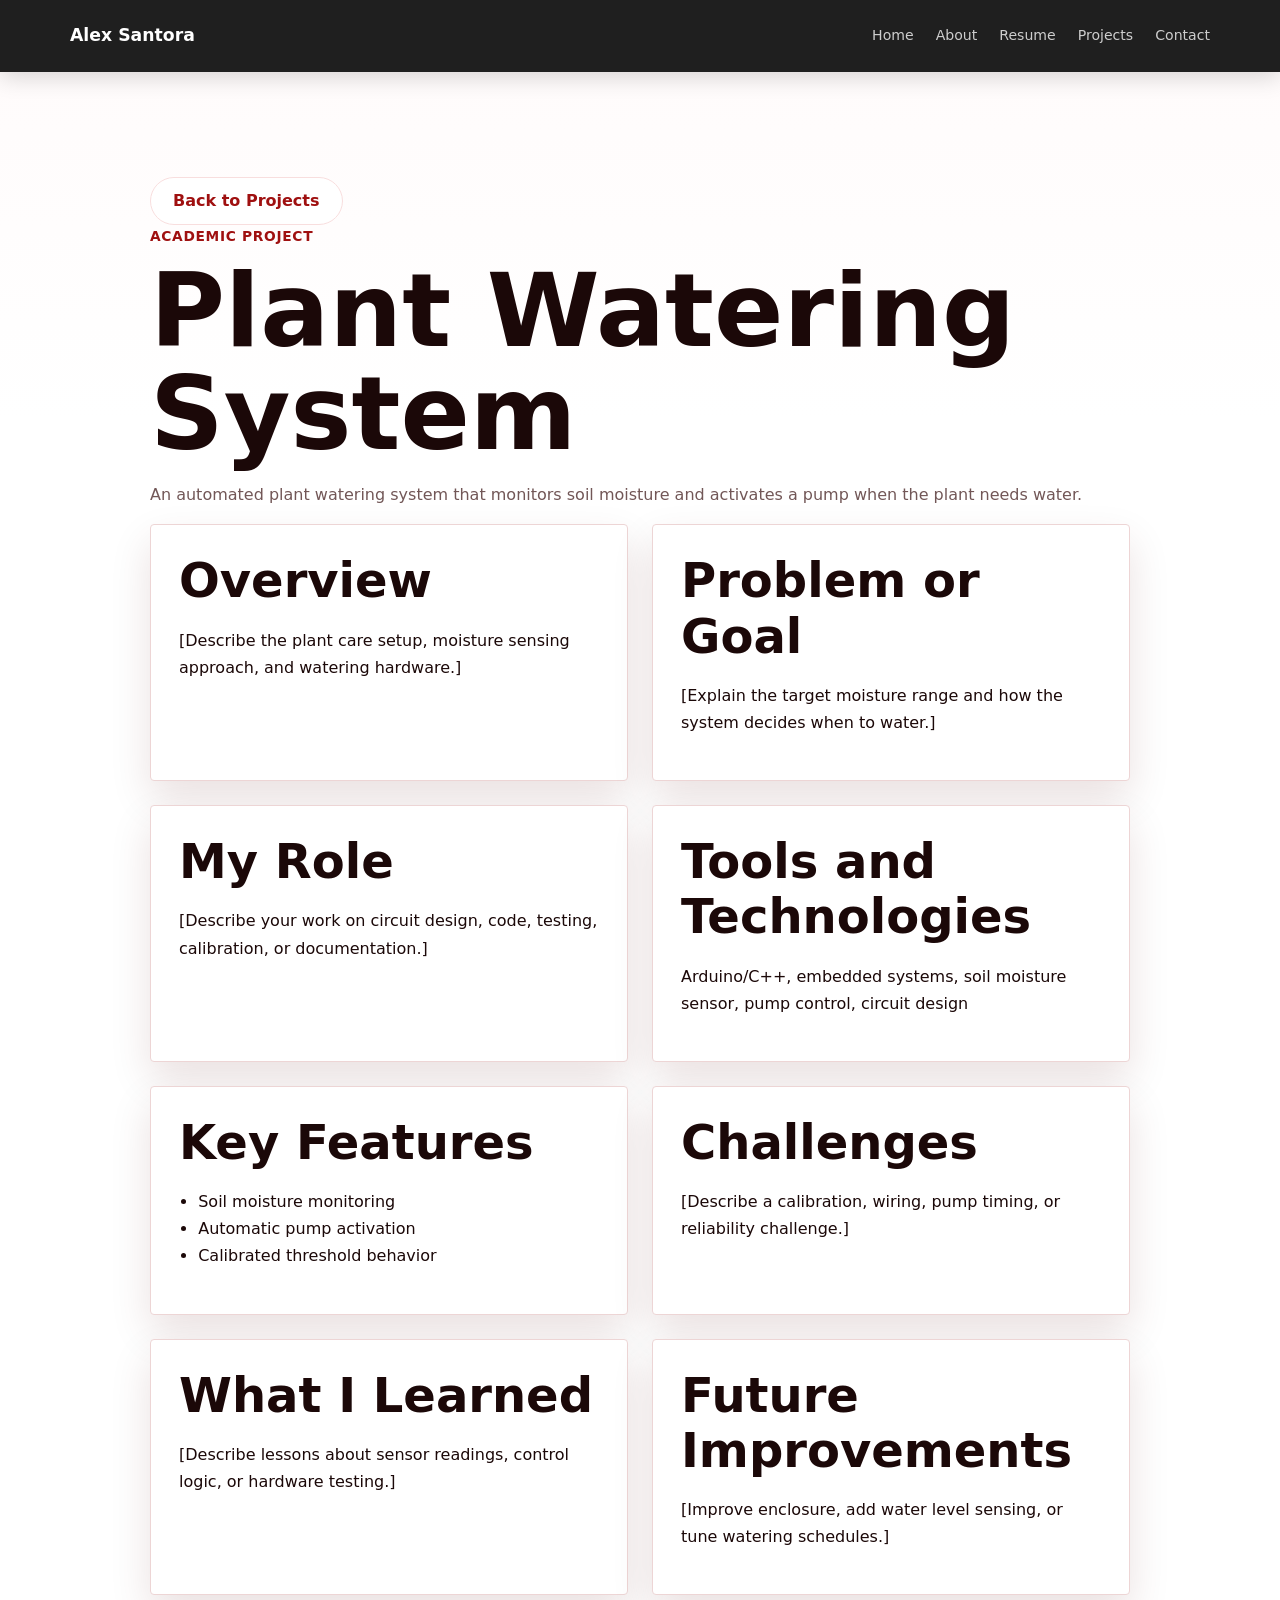
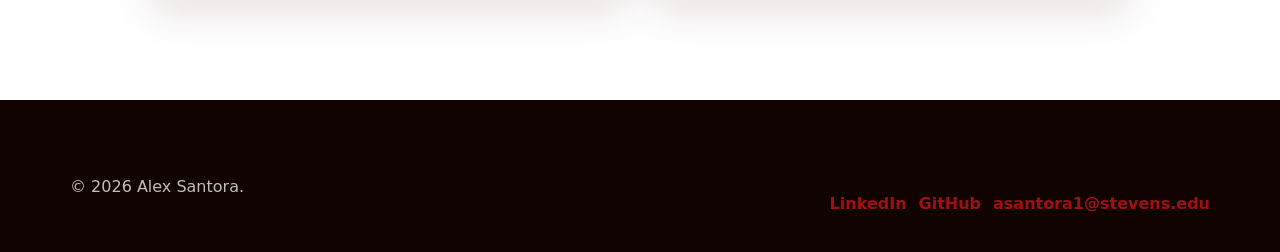
==== project-four.html @ 63210c74 "Add files via upload" ====
<!DOCTYPE html>
<html lang="en">
<head><meta charset="UTF-8"><meta name="viewport" content="width=device-width, initial-scale=1.0"><title>Plant Watering System | Alex Santora</title><link rel="stylesheet" href="style.css"></head>
<body>
  <header class="site-header">
  <nav class="navbar container" aria-label="Primary navigation">
    <a class="brand" href="index.html#home-section">Alex Santora</a>
    <button class="nav-toggle" type="button" aria-label="Open navigation menu" aria-expanded="false"><span></span><span></span><span></span></button>
    <ul class="nav-links">
      <li><a href="index.html#home-section">Home</a></li>
      <li><a href="index.html#about-section">About</a></li>
      <li><a href="index.html#resume-section">Resume</a></li>
      <li><a href="index.html#project-section">Projects</a></li>
      <li><a href="index.html#contact-section">Contact</a></li>
    </ul>
  </nav>
</header>
  <main class="page-main"><section class="project-detail section"><div class="container detail-layout reveal"><a class="back-link" href="index.html#project-section">Back to Projects</a><p class="eyebrow">Academic Project</p><h1>Plant Watering System</h1><p class="lead">An automated plant watering system that monitors soil moisture and activates a pump when the plant needs water.</p><div class="detail-grid"><article><h2>Overview</h2><p>[Describe the plant care setup, moisture sensing approach, and watering hardware.]</p></article><article><h2>Problem or Goal</h2><p>[Explain the target moisture range and how the system decides when to water.]</p></article><article><h2>My Role</h2><p>[Describe your work on circuit design, code, testing, calibration, or documentation.]</p></article><article><h2>Tools and Technologies</h2><p>Arduino/C++, embedded systems, soil moisture sensor, pump control, circuit design</p></article><article><h2>Key Features</h2><ul><li>Soil moisture monitoring</li><li>Automatic pump activation</li><li>Calibrated threshold behavior</li></ul></article><article><h2>Challenges</h2><p>[Describe a calibration, wiring, pump timing, or reliability challenge.]</p></article><article><h2>What I Learned</h2><p>[Describe lessons about sensor readings, control logic, or hardware testing.]</p></article><article><h2>Future Improvements</h2><p>[Improve enclosure, add water level sensing, or tune watering schedules.]</p></article></div></div></section></main>
  <footer class="site-footer"><div class="container footer-content"><p>&copy; 2026 Alex Santora.</p><div class="footer-links"><a href="https://www.linkedin.com/in/alex-santora" target="_blank" rel="noopener">LinkedIn</a><a href="https://github.com/Alex-Santora" target="_blank" rel="noopener">GitHub</a><a href="mailto:asantora1@stevens.edu">asantora1@stevens.edu</a></div></div></footer><script src="script.js"></script>
</body>
</html>
---- style.css ----
:root {
  --bg: #ffffff;
  --surface: #ffffff;
  --surface-soft: #fff5f5;
  --ink: #1b0808;
  --muted: #725757;
  --accent: #9f1010;
  --accent-dark: #5d0707;
  --accent-soft: #f8dede;
  --footer: #120303;
  --line: #edd5d5;
  --shadow: 0 18px 42px rgba(83, 7, 7, 0.12);
  --radius: 4px;
}

* {
  box-sizing: border-box;
}

html {
  scroll-behavior: smooth;
}

body {
  margin: 0;
  color: var(--ink);
  background:
    linear-gradient(180deg, rgba(255, 245, 245, 0.44), transparent 420px),
    var(--bg);
  font-family: "Poppins", system-ui, -apple-system, BlinkMacSystemFont, "Segoe UI", Arial, sans-serif;
  line-height: 1.7;
  text-rendering: optimizeLegibility;
  -webkit-font-smoothing: antialiased;
}

a {
  color: inherit;
  text-decoration: none;
}

::selection {
  color: #fff;
  background: var(--accent);
}

img,
video,
iframe {
  max-width: 100%;
}

ul {
  padding-left: 1.2rem;
}

.container {
  width: min(1140px, calc(100% - 40px));
  margin: 0 auto;
}

.narrow {
  max-width: 820px;
}

.section {
  padding: 105px 0;
}

.compact-section {
  padding: 54px 0;
}

.site-header {
  position: sticky;
  top: 0;
  z-index: 20;
  background: rgba(17, 17, 17, 0.94);
  box-shadow: 0 5px 22px rgba(0, 0, 0, 0.16);
  backdrop-filter: blur(14px);
  transition: background 220ms ease, box-shadow 220ms ease;
}

.site-header.scrolled {
  background: rgba(17, 17, 17, 0.84);
  box-shadow: 0 12px 34px rgba(0, 0, 0, 0.22);
}

.navbar {
  display: flex;
  align-items: center;
  justify-content: space-between;
  min-height: 72px;
  transition: min-height 220ms ease;
}

.site-header.scrolled .navbar {
  min-height: 64px;
}

.brand {
  color: #fff;
  font-size: 1.08rem;
  font-weight: 800;
  transition: transform 180ms ease;
}

.brand:hover {
  transform: translateY(-1px);
}

.nav-links {
  display: flex;
  align-items: center;
  gap: 22px;
  margin: 0;
  padding: 0;
  list-style: none;
}

.nav-links a {
  position: relative;
  display: inline-flex;
  align-items: center;
  min-height: 44px;
  color: rgba(255, 255, 255, 0.78);
  font-size: 0.88rem;
  font-weight: 500;
  transition: color 180ms ease, transform 180ms ease;
}

.nav-links a::after {
  position: absolute;
  left: 0;
  right: 0;
  bottom: 4px;
  height: 2px;
  background: var(--accent);
  content: "";
  transform: scaleX(0);
  transform-origin: center;
  transition: transform 180ms ease;
}

.nav-links a:hover,
.nav-links a.active {
  color: #fff;
}

.nav-links a:hover {
  transform: translateY(-1px);
}

.nav-links a:hover::after,
.nav-links a.active::after {
  transform: scaleX(1);
}

.nav-toggle {
  display: none;
  width: 44px;
  height: 44px;
  border: 1px solid rgba(255, 255, 255, 0.24);
  border-radius: var(--radius);
  color: #fff;
  background: transparent;
  cursor: pointer;
}

.nav-toggle span {
  display: block;
  width: 19px;
  height: 2px;
  margin: 4px auto;
  background: #fff;
  transition: opacity 180ms ease, transform 180ms ease;
}

.hero {
  position: relative;
  display: flex;
  align-items: center;
  min-height: calc(100vh - 72px);
  overflow: hidden;
  padding: 86px 0;
}

.student-hero {
  color: #fff;
  background: #100606;
}

.hero-particles {
  position: absolute;
  inset: 0;
  opacity: 1;
  overflow: hidden;
  background: transparent;
  transform: translate3d(0, var(--hero-drift, 0px), 0);
  will-change: transform;
}

.hero-particles span {
  position: absolute;
  left: var(--particle-left);
  bottom: -18px;
  width: var(--particle-size);
  height: var(--particle-size);
  border-radius: 50%;
  background: rgba(255, 235, 235, var(--particle-opacity));
  box-shadow: 0 0 18px rgba(255, 220, 220, 0.22);
  animation: particleFloat var(--particle-duration) linear infinite;
  animation-delay: var(--particle-delay);
  will-change: transform, opacity;
}

.hero::before,
.hero::after {
  position: absolute;
  display: none;
  width: 0;
  height: 0;
  border: 0;
  border-radius: 0;
  content: none;
}

.hero::before {
  top: auto;
  left: auto;
  box-shadow: none;
  animation: none;
}

.hero::after {
  right: auto;
  bottom: auto;
  background: none;
  animation: none;
}

.hero-grid {
  position: relative;
  z-index: 1;
  display: grid;
  grid-template-columns: minmax(0, 780px);
  justify-content: center;
  text-align: center;
}

.hero-copy {
  transform: translate3d(0, var(--hero-copy-drift, 0px), 0);
  will-change: transform;
}

.hero-copy.reveal.visible {
  transform: translate3d(0, var(--hero-copy-drift, 0px), 0);
}

.hero-copy h1 {
  text-shadow: 0 18px 44px rgba(0, 0, 0, 0.3);
}

.eyebrow,
.category {
  margin: 0 0 12px;
  color: var(--accent);
  font-size: 0.86rem;
  font-weight: 700;
  letter-spacing: 0.05em;
  text-transform: uppercase;
}

.student-hero .eyebrow {
  color: #fff;
  font-size: 1.2rem;
  font-weight: 400;
  text-transform: none;
}

h1,
h2,
h3,
p {
  margin-top: 0;
}

h1 {
  margin-bottom: 16px;
  font-size: clamp(3.4rem, 8vw, 6.8rem);
  font-weight: 900;
  line-height: 1;
}

h2 {
  margin-bottom: 18px;
  font-size: clamp(2rem, 4vw, 3rem);
  font-weight: 800;
  line-height: 1.15;
}

h3 {
  margin-bottom: 10px;
  font-size: 1.22rem;
  line-height: 1.25;
}

h4 {
  margin: 22px 0 8px;
  color: var(--ink);
  font-size: 1rem;
}

.subtitle {
  margin-bottom: 18px;
  color: #fff;
  font-size: clamp(1.25rem, 2.4vw, 2rem);
  font-weight: 300;
}

.subtitle span {
  color: #ffdddd;
  font-weight: 700;
}

.hero-text,
.page-hero p,
.lead,
.about-copy p,
.resume-wrap p,
.project-card p,
.contact-card p {
  color: var(--muted);
  font-size: 1rem;
}

.student-hero .hero-text {
  max-width: 760px;
  margin-right: auto;
  margin-left: auto;
  color: rgba(255, 255, 255, 0.76);
}

.hero-actions,
.tag-row,
.detail-actions,
.footer-links,
.mini-list,
.skill-badges {
  display: flex;
  flex-wrap: wrap;
  gap: 12px;
}

.hero-actions {
  justify-content: center;
  margin-top: 28px;
}

.btn,
.back-link {
  position: relative;
  display: inline-flex;
  align-items: center;
  justify-content: center;
  min-height: 48px;
  padding: 0 22px;
  border: 1px solid transparent;
  border-radius: 999px;
  font-weight: 700;
  overflow: hidden;
  transition: transform 180ms ease, box-shadow 180ms ease, background 180ms ease, color 180ms ease, border-color 180ms ease;
  will-change: transform;
}

.btn:hover,
.back-link:hover,
.project-card:hover,
.experience-card:hover,
.info-card:hover,
.contact-card:hover {
  transform: translateY(-4px);
}

.btn::before,
.back-link::before {
  position: absolute;
  inset: 0;
  background: linear-gradient(120deg, transparent, rgba(255, 255, 255, 0.26), transparent);
  content: "";
  transform: translateX(-120%);
  transition: transform 520ms ease;
}

.btn:hover::before,
.back-link:hover::before {
  transform: translateX(120%);
}

.btn.primary {
  color: #fff;
  background: var(--accent);
  box-shadow: 0 14px 30px rgba(159, 16, 16, 0.28);
}

.btn.primary:hover {
  background: var(--accent-dark);
}

.btn.secondary,
.btn.ghost,
.btn.small,
.back-link {
  color: var(--accent);
  background: #fff;
  border-color: var(--accent-soft);
}

.btn.ghost {
  color: #fff;
  background: transparent;
  border-color: rgba(255, 255, 255, 0.42);
}

.btn.small {
  width: fit-content;
  min-height: 40px;
  margin-top: auto;
}

.scroll-cue {
  position: absolute;
  bottom: 28px;
  left: 50%;
  z-index: 1;
  display: grid;
  gap: 3px;
  transform: translateX(-50%);
}

.scroll-cue span {
  display: block;
  width: 14px;
  height: 14px;
  border-right: 2px solid #fff;
  border-bottom: 2px solid #fff;
  transform: rotate(45deg);
  animation: scrollCue 1.5s infinite;
}

.scroll-cue span:nth-child(2) {
  animation-delay: 120ms;
}

.scroll-cue span:nth-child(3) {
  animation-delay: 240ms;
}

@keyframes scrollCue {
  0% { opacity: 0; transform: translateY(-8px) rotate(45deg); }
  50% { opacity: 1; }
  100% { opacity: 0; transform: translateY(8px) rotate(45deg); }
}

.about-section {
  background: #fff;
}

.about-layout {
  display: grid;
  grid-template-columns: 0.95fr 1.05fr;
  gap: 54px;
  align-items: stretch;
}

.profile-photo {
  position: relative;
  min-height: 560px;
  overflow: hidden;
  border-radius: var(--radius);
  background: var(--surface-soft);
  background-position: center;
  background-size: cover;
  box-shadow: var(--shadow);
  transform: translateZ(0);
}

.profile-photo::after,
.project-hero-media::after {
  position: absolute;
  inset: 0;
  background: linear-gradient(135deg, rgba(255, 255, 255, 0.18), transparent 40%, rgba(159, 16, 16, 0.14));
  content: "";
  opacity: 0;
  transition: opacity 260ms ease;
}

.profile-photo:hover::after,
.project-hero-media:hover::after {
  opacity: 1;
}

.profile-photo.has-photo span {
  display: none;
}

.profile-photo span {
  display: grid;
  min-height: 100%;
  place-items: center;
  color: var(--accent);
  font-weight: 700;
}

.about-copy {
  align-self: center;
}

.about-info {
  display: grid;
  gap: 13px;
  margin: 28px 0;
  padding: 0;
  list-style: none;
}

.about-info li {
  display: grid;
  grid-template-columns: 170px 1fr;
  gap: 14px;
}

.about-info span,
.detail-list dt {
  color: var(--ink);
  font-weight: 700;
}

.about-info strong {
  color: var(--muted);
  font-weight: 500;
}

.resume-section,
.page-hero,
.section-band {
  background: var(--surface-soft);
}

.resume-shell {
  display: grid;
  grid-template-columns: 220px minmax(0, 1fr);
  gap: 58px;
  align-items: start;
}

.resume-nav {
  position: sticky;
  top: 104px;
  display: grid;
  gap: 12px;
}

.resume-nav a {
  color: var(--accent);
  font-weight: 700;
}

.resume-nav a:hover {
  color: var(--accent-dark);
}

.resume-content,
.experience-stack,
.about-grid,
.skills-layout,
.resume-layout,
.detail-grid {
  display: grid;
  gap: 24px;
}

.resume-page {
  padding-bottom: 34px;
}

.heading {
  margin-bottom: 26px;
  color: var(--accent);
  font-size: 1.9rem;
}

.resume-wrap {
  position: relative;
  display: grid;
  grid-template-columns: 54px 1fr;
  gap: 22px;
  padding: 0 0 34px;
}

.resume-wrap::before {
  position: absolute;
  top: 56px;
  bottom: 8px;
  left: 26px;
  width: 1px;
  background: var(--line);
  content: "";
}

.resume-icon,
.project-icon,
.contact-icon {
  display: grid;
  width: 54px;
  height: 54px;
  place-items: center;
  border-radius: 50%;
  color: #fff;
  background: var(--accent);
  font-size: 0.78rem;
  font-weight: 800;
  transition: transform 220ms ease, box-shadow 220ms ease;
}

.project-card:hover .project-icon,
.contact-card:hover .contact-icon,
.resume-wrap:hover .resume-icon {
  transform: scale(1.06);
  box-shadow: 0 10px 22px rgba(159, 16, 16, 0.26);
}

.resume-wrap h3 {
  margin-bottom: 4px;
}

.resume-subsection {
  margin-top: 18px;
  padding-top: 18px;
  border-top: 1px solid var(--line);
}

.position,
.organization,
.date,
.muted {
  color: var(--muted);
}

.date {
  color: var(--accent);
  font-weight: 700;
}

.skill-badges span,
.tag-row span,
.mini-list span {
  display: inline-flex;
  align-items: center;
  min-height: 36px;
  padding: 0 13px;
  border-radius: 999px;
  color: var(--accent-dark);
  background: #fff;
  border: 1px solid var(--accent-soft);
  font-size: 0.85rem;
  font-weight: 700;
}

.section-heading {
  max-width: 760px;
  margin: 0 auto 48px;
  text-align: center;
}

.projects-section {
  background: #fff;
}

.project-grid {
  display: grid;
  grid-template-columns: repeat(3, 1fr);
  gap: 26px;
}

.project-card,
.experience-card,
.info-card,
.content-card,
.education-card,
.skill-category,
.contact-card,
.contact-form,
.resume-section .resume-card,
.detail-grid article {
  position: relative;
  border: 1px solid var(--line);
  border-radius: var(--radius);
  background: #fff;
  box-shadow: var(--shadow);
}

.project-card {
  display: flex;
  flex-direction: column;
  min-height: 330px;
  padding: 28px;
  overflow: hidden;
  transform: perspective(900px) rotateX(var(--tilt-x, 0deg)) rotateY(var(--tilt-y, 0deg)) translateY(0);
  transition: transform 180ms ease, box-shadow 180ms ease, border-color 180ms ease;
  will-change: transform;
}

.project-card::before,
.contact-card::before,
.detail-grid article::before,
.media-section::before {
  position: absolute;
  inset: 0;
  pointer-events: none;
  background: linear-gradient(135deg, rgba(159, 16, 16, 0.1), transparent 34%, rgba(255, 255, 255, 0.45));
  content: "";
  opacity: 0;
  transition: opacity 220ms ease;
}

.project-card:hover,
.contact-card:hover,
.detail-grid article:hover,
.media-section:hover {
  border-color: rgba(159, 16, 16, 0.32);
  box-shadow: 0 24px 58px rgba(83, 7, 7, 0.16);
}

.project-card:hover {
  transform: perspective(900px) rotateX(var(--tilt-x, 0deg)) rotateY(var(--tilt-y, 0deg)) translateY(-4px);
}

.project-card:hover::before,
.contact-card:hover::before,
.detail-grid article:hover::before,
.media-section:hover::before {
  opacity: 1;
}

.project-card a {
  display: flex;
  flex-direction: column;
  flex: 1;
  min-height: 100%;
}

.project-card .project-visual {
  min-height: 128px;
  margin: -12px -6px 22px;
  border-radius: var(--radius);
  background-size: cover;
  background-position: center;
}

.project-card .category {
  color: var(--accent);
}

.project-takeaways {
  margin-top: 36px;
}

.project-card h2,
.project-card h3 {
  margin-top: 20px;
}

.project-card p strong {
  color: var(--accent-dark);
}

.more-link {
  margin-top: auto;
  color: var(--accent);
  font-weight: 800;
}

.contact-section {
  background: var(--surface-soft);
}

.contact-info,
.info-grid {
  display: grid;
  grid-template-columns: repeat(3, 1fr);
  gap: 22px;
}

.info-grid {
  grid-template-columns: repeat(4, 1fr);
}

.contact-card,
.info-card,
.content-card,
.education-card,
.experience-card,
.skill-category,
.contact-form,
.resume-section .resume-card,
.detail-grid article {
  padding: 28px;
  transition: transform 180ms ease, box-shadow 180ms ease;
}

.contact-card {
  padding: 0;
  min-height: 210px;
  text-align: center;
}

.contact-card-link {
  display: grid;
  min-height: 210px;
  padding: 28px;
  justify-items: center;
  align-content: center;
  gap: 12px;
}

.contact-card-link h3 {
  color: var(--text);
}

.contact-card-link p {
  font-weight: 700;
}

.contact-card a,
.footer-columns a,
.footer-links a {
  color: var(--accent);
  font-weight: 700;
}

.page-main {
  min-height: 70vh;
}

.contact-actions {
  display: flex;
  justify-content: center;
  margin-top: 32px;
}

.coming-soon-page {
  min-height: 100vh;
  background: #fff;
}

.coming-soon-main {
  position: relative;
  display: grid;
  min-height: 100vh;
  padding: 32px;
  place-items: center;
}

.coming-soon-main h1 {
  max-width: 940px;
  color: var(--text);
  font-size: clamp(3rem, 9vw, 8rem);
  line-height: 0.95;
  text-align: center;
}

.coming-soon-back {
  position: fixed;
  right: 28px;
  bottom: 28px;
}

.page-hero {
  padding-top: 98px;
  padding-bottom: 64px;
}

.page-hero h1 {
  color: var(--ink);
  font-size: clamp(2.6rem, 5vw, 4.8rem);
}

.experience-section {
  padding-top: 70px;
  background: #fff;
}

.experience-tile {
  display: grid;
  gap: 18px;
}

.experience-heading {
  display: grid;
  grid-template-columns: minmax(0, 1fr) auto;
  gap: 22px;
  align-items: end;
  padding-bottom: 18px;
  border-bottom: 1px solid var(--line);
}

.experience-heading h2,
.experience-heading .organization,
.experience-heading .date {
  margin-bottom: 0;
}

.experience-heading .date {
  justify-self: end;
  min-width: max-content;
}

.experience-summary {
  color: var(--ink);
}

.experience-points {
  display: grid;
  grid-template-columns: repeat(3, 1fr);
  gap: 14px;
  margin: 0;
  padding: 0;
  list-style: none;
}

.experience-points li {
  padding: 16px;
  border: 1px solid var(--line);
  border-radius: var(--radius);
  color: var(--muted);
  background: var(--surface-soft);
  font-weight: 500;
}

.split-section,
.contact-grid {
  display: grid;
  grid-template-columns: 0.85fr 1.15fr;
  gap: 34px;
}

.about-grid {
  grid-template-columns: repeat(2, 1fr);
}

.detail-list {
  display: grid;
  gap: 12px;
  margin: 22px 0;
}

.detail-list div {
  display: grid;
  grid-template-columns: 150px 1fr;
  gap: 12px;
  padding-bottom: 12px;
  border-bottom: 1px solid var(--line);
}

.detail-list dd {
  margin: 0;
  color: var(--muted);
}

.project-hero-media {
  position: relative;
  min-height: 380px;
  margin: 30px 0;
  border-radius: var(--radius);
  background-color: var(--surface-soft);
  background-position: center;
  background-size: cover;
  box-shadow: var(--shadow);
  overflow: hidden;
}

.media-section {
  position: relative;
  display: grid;
  grid-template-columns: 0.78fr 1.22fr;
  gap: 24px;
  align-items: start;
  margin-top: 28px;
  padding: 28px;
  border: 1px solid var(--line);
  border-radius: var(--radius);
  background: #fff;
  box-shadow: var(--shadow);
  overflow: hidden;
}

.video-shell {
  display: grid;
  gap: 12px;
}

.video-shell video {
  display: block;
  width: 100%;
  aspect-ratio: 16 / 9;
  border: 1px solid var(--line);
  border-radius: var(--radius);
  background: #120303;
}

.placeholder-note {
  margin-bottom: 0;
  color: var(--muted);
  font-size: 0.92rem;
  font-weight: 700;
}

.report-shell {
  max-height: 520px;
  min-height: 520px;
  overflow-y: auto;
  overscroll-behavior: contain;
  border: 1px solid var(--line);
  border-radius: var(--radius);
  background: var(--surface-soft);
  scrollbar-color: var(--accent) var(--accent-soft);
  scrollbar-width: thin;
}

.report-shell::-webkit-scrollbar {
  width: 10px;
}

.report-shell::-webkit-scrollbar-track {
  background: var(--accent-soft);
}

.report-shell::-webkit-scrollbar-thumb {
  background: var(--accent);
  border: 2px solid var(--accent-soft);
  border-radius: 999px;
}

.report-shell:focus,
input:focus,
textarea:focus {
  outline: 3px solid var(--accent-soft);
  border-color: var(--accent);
}

.report-frame {
  display: block;
  width: 100%;
  min-height: 520px;
  border: 0;
  border-radius: var(--radius);
  background: #fff;
}

.report-page {
  min-height: 360px;
  padding: 26px;
  border: 1px solid var(--line);
  border-radius: var(--radius);
  background: #fff;
  box-shadow: var(--shadow);
}

.report-kicker {
  margin-bottom: 12px;
  color: var(--accent);
  font-size: 0.78rem;
  font-weight: 800;
  letter-spacing: 0.08em;
  text-transform: uppercase;
}

.visual-blue,
.visual-green,
.visual-rose,
.visual-gold,
.visual-indigo,
.visual-teal {
  background:
    linear-gradient(45deg, rgba(255,255,255,0.36) 25%, transparent 25% 50%, rgba(255,255,255,0.36) 50% 75%, transparent 75%),
    linear-gradient(135deg, var(--accent), var(--accent-dark));
}

.skills-layout,
.resume-layout,
.detail-grid {
  grid-template-columns: repeat(2, 1fr);
}

.contact-form {
  display: grid;
  gap: 18px;
}

.form-group {
  display: grid;
  gap: 8px;
}

label {
  font-weight: 700;
}

input,
textarea {
  width: 100%;
  border: 1px solid var(--line);
  border-radius: var(--radius);
  padding: 13px 14px;
  color: var(--ink);
  background: #fff;
  font: inherit;
}

.error-message {
  min-height: 18px;
  color: var(--accent);
  font-weight: 700;
}

.form-status {
  min-height: 24px;
  margin: 0;
  color: var(--accent-dark);
  font-weight: 700;
}

.detail-layout {
  max-width: 980px;
}

.detail-actions {
  margin-top: 26px;
}

.site-footer {
  color: rgba(255, 255, 255, 0.74);
  background: var(--footer);
}

.footer-content,
.footer-columns {
  display: grid;
  gap: 32px;
  padding: 72px 0 34px;
}

.footer-content {
  grid-template-columns: 1fr auto;
  align-items: center;
  min-height: 120px;
}

.footer-columns {
  grid-template-columns: 1.25fr 0.75fr 1fr;
}

.footer-columns h2 {
  margin-bottom: 18px;
  color: #fff;
  font-size: 1.25rem;
}

.footer-columns section:nth-child(2) {
  display: grid;
  align-content: start;
  gap: 8px;
}

.footer-links {
  margin-top: 18px;
}

.copyright {
  margin: 0;
  padding: 0 0 34px;
  color: rgba(255, 255, 255, 0.58);
  text-align: center;
}

.reveal {
  opacity: 0;
  transform: translateY(18px);
  transition: opacity 620ms ease, transform 620ms cubic-bezier(0.16, 1, 0.3, 1);
  transition-delay: var(--reveal-delay, 0ms);
}

.reveal.visible {
  opacity: 1;
  transform: translateY(0);
}

.scroll-progress {
  position: fixed;
  top: 0;
  left: 0;
  z-index: 40;
  width: 100%;
  height: 3px;
  pointer-events: none;
  background: linear-gradient(90deg, var(--accent), #ffdddd);
  transform: scaleX(var(--scroll-progress, 0));
  transform-origin: left;
}

@keyframes gridFloat {
  0% { background-position: 0 0, 0 0, center; }
  100% { background-position: 46px 46px, 46px 46px, center; }
}

@keyframes slowSpin {
  to { transform: rotate(360deg); }
}

@keyframes particleFloat {
  0% {
    opacity: 0;
    transform: translate3d(0, 0, 0) scale(0.85);
  }

  12%,
  78% {
    opacity: 1;
  }

  100% {
    opacity: 0;
    transform: translate3d(var(--particle-drift), -112vh, 0) scale(1.05);
  }
}

@media (prefers-reduced-motion: no-preference) {
  .skill-badges span,
  .tag-row span,
  .mini-list span {
    transition: transform 160ms ease, background 160ms ease, border-color 160ms ease;
  }

  .skill-badges span:hover,
  .tag-row span:hover,
  .mini-list span:hover {
    transform: translateY(-2px);
    border-color: rgba(159, 16, 16, 0.28);
    background: #fffafa;
  }
}

@media (max-width: 1020px) {
  .about-layout,
  .hero-grid,
  .split-section,
  .contact-grid,
  .media-section {
    grid-template-columns: 1fr;
  }

  .resume-shell {
    grid-template-columns: 1fr;
    gap: 30px;
  }

  .resume-nav {
    position: static;
    display: flex;
    flex-wrap: wrap;
  }

  .info-grid,
  .contact-info,
  .project-grid {
    grid-template-columns: repeat(2, 1fr);
  }

  .experience-points {
    grid-template-columns: 1fr;
  }

  .profile-photo {
    min-height: 380px;
  }
}

@media (max-width: 760px) {
  .container {
    width: min(100% - 28px, 1140px);
  }

  .section {
    padding: 72px 0;
  }

  .nav-toggle {
    display: inline-block;
  }

  .nav-links {
    position: absolute;
    top: 100%;
    left: 14px;
    right: 14px;
    display: grid;
    gap: 6px;
    padding: 12px 16px;
    border: 1px solid rgba(255, 255, 255, 0.08);
    border-radius: var(--radius);
    background: #111;
    box-shadow: var(--shadow);
    transform: translateY(-12px);
    opacity: 0;
    pointer-events: none;
    transition: opacity 180ms ease, transform 180ms ease;
  }

  .nav-links.open {
    transform: translateY(0);
    opacity: 1;
    pointer-events: auto;
  }

  .nav-toggle.open span:nth-child(1) {
    transform: translateY(6px) rotate(45deg);
  }

  .nav-toggle.open span:nth-child(2) {
    opacity: 0;
  }

  .nav-toggle.open span:nth-child(3) {
    transform: translateY(-6px) rotate(-45deg);
  }

  .hero {
    min-height: calc(100vh - 72px);
    padding: 72px 0;
  }

  h1 {
    font-size: clamp(3rem, 18vw, 4.2rem);
  }

  .about-info li,
  .experience-heading {
    grid-template-columns: 1fr;
    gap: 6px;
  }

  .experience-heading .date {
    justify-self: start;
    min-width: 0;
  }

  .info-grid,
  .contact-info,
  .about-grid,
  .project-grid,
  .skills-layout,
  .resume-layout,
  .detail-grid,
  .footer-content,
  .footer-columns {
    grid-template-columns: 1fr;
  }

  .project-card {
    min-height: auto;
  }

  .project-hero-media {
    min-height: 230px;
  }

  .media-section {
    padding: 20px;
  }

  .report-shell,
  .report-frame {
    min-height: 430px;
  }

  .detail-list div {
    grid-template-columns: 1fr;
    gap: 4px;
  }

  .footer-content,
  .footer-columns {
    padding-top: 48px;
  }
}

@media (prefers-reduced-motion: reduce) {
  *,
  *::before,
  *::after {
    scroll-behavior: auto !important;
    animation-duration: 0.01ms !important;
    animation-iteration-count: 1 !important;
    transition-duration: 0.01ms !important;
  }

  .hero-particles,
  .hero-copy {
    transform: none !important;
  }
}
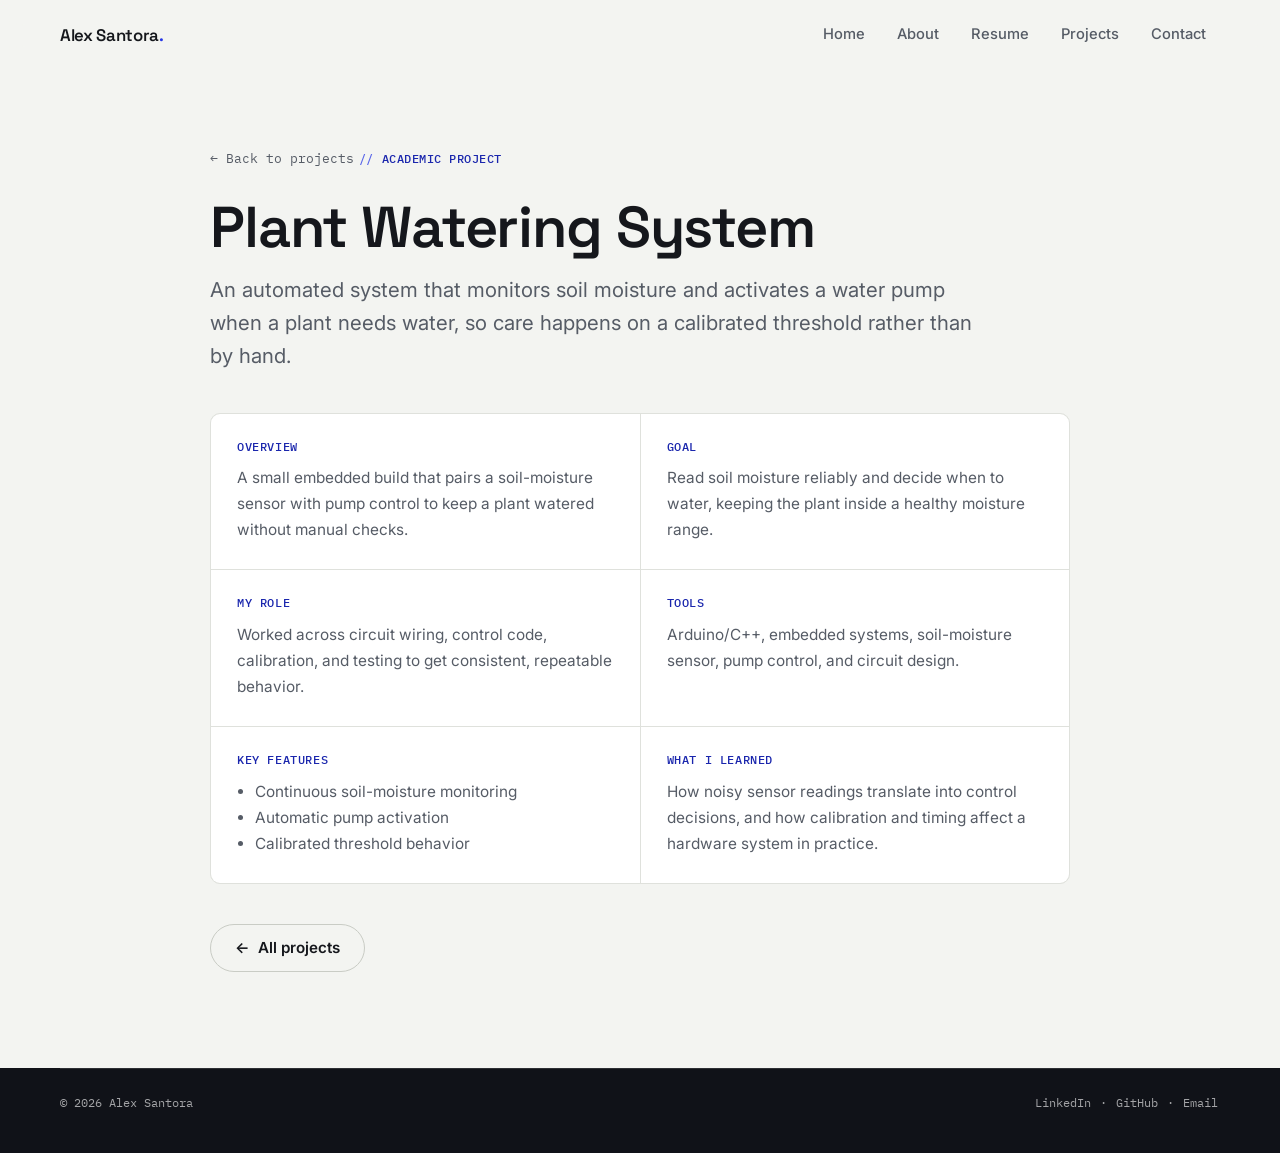
==== commit af66f103: "Refactor frontend: clean, professional design system + disciplined scroll motion - New 'drafting tab" ====
--- a/project-four.html
+++ b/project-four.html
@@ -1,21 +1,91 @@
 <!DOCTYPE html>
 <html lang="en">
-<head><meta charset="UTF-8"><meta name="viewport" content="width=device-width, initial-scale=1.0"><title>Plant Watering System | Alex Santora</title><link rel="stylesheet" href="style.css"></head>
+<head>
+  <meta charset="UTF-8">
+  <meta name="viewport" content="width=device-width, initial-scale=1.0">
+  <title>Plant Watering System — Alex Santora</title>
+  <meta name="description" content="An automated system that reads soil moisture and drives a pump on a calibrated threshold so a plant waters itself.">
+  <link rel="preconnect" href="https://fonts.googleapis.com">
+  <link rel="preconnect" href="https://fonts.gstatic.com" crossorigin>
+  <link href="https://fonts.googleapis.com/css2?family=Space+Grotesk:wght@400;500;600;700&family=Inter:wght@400;500;600&family=IBM+Plex+Mono:wght@400;500&display=swap" rel="stylesheet">
+  <link rel="icon" href="favicon.svg" type="image/svg+xml">
+  <link rel="stylesheet" href="style.css">
+</head>
 <body>
   <header class="site-header">
-  <nav class="navbar container" aria-label="Primary navigation">
-    <a class="brand" href="index.html#home-section">Alex Santora</a>
-    <button class="nav-toggle" type="button" aria-label="Open navigation menu" aria-expanded="false"><span></span><span></span><span></span></button>
-    <ul class="nav-links">
-      <li><a href="index.html#home-section">Home</a></li>
-      <li><a href="index.html#about-section">About</a></li>
-      <li><a href="index.html#resume-section">Resume</a></li>
-      <li><a href="index.html#project-section">Projects</a></li>
-      <li><a href="index.html#contact-section">Contact</a></li>
-    </ul>
-  </nav>
-</header>
-  <main class="page-main"><section class="project-detail section"><div class="container detail-layout reveal"><a class="back-link" href="index.html#project-section">Back to Projects</a><p class="eyebrow">Academic Project</p><h1>Plant Watering System</h1><p class="lead">An automated plant watering system that monitors soil moisture and activates a pump when the plant needs water.</p><div class="detail-grid"><article><h2>Overview</h2><p>[Describe the plant care setup, moisture sensing approach, and watering hardware.]</p></article><article><h2>Problem or Goal</h2><p>[Explain the target moisture range and how the system decides when to water.]</p></article><article><h2>My Role</h2><p>[Describe your work on circuit design, code, testing, calibration, or documentation.]</p></article><article><h2>Tools and Technologies</h2><p>Arduino/C++, embedded systems, soil moisture sensor, pump control, circuit design</p></article><article><h2>Key Features</h2><ul><li>Soil moisture monitoring</li><li>Automatic pump activation</li><li>Calibrated threshold behavior</li></ul></article><article><h2>Challenges</h2><p>[Describe a calibration, wiring, pump timing, or reliability challenge.]</p></article><article><h2>What I Learned</h2><p>[Describe lessons about sensor readings, control logic, or hardware testing.]</p></article><article><h2>Future Improvements</h2><p>[Improve enclosure, add water level sensing, or tune watering schedules.]</p></article></div></div></section></main>
-  <footer class="site-footer"><div class="container footer-content"><p>&copy; 2026 Alex Santora.</p><div class="footer-links"><a href="https://www.linkedin.com/in/alex-santora" target="_blank" rel="noopener">LinkedIn</a><a href="https://github.com/Alex-Santora" target="_blank" rel="noopener">GitHub</a><a href="mailto:asantora1@stevens.edu">asantora1@stevens.edu</a></div></div></footer><script src="script.js"></script>
+    <nav class="navbar container" aria-label="Primary">
+      <a class="brand" href="index.html#home">Alex Santora<span class="brand-mark">.</span></a>
+      <button class="nav-toggle" type="button" aria-label="Toggle navigation" aria-expanded="false" aria-controls="nav-links">
+        <span></span><span></span><span></span>
+      </button>
+      <ul class="nav-links" id="nav-links">
+        <li><a href="index.html#home">Home</a></li>
+        <li><a href="index.html#about">About</a></li>
+        <li><a href="index.html#resume">Resume</a></li>
+        <li><a href="index.html#projects">Projects</a></li>
+        <li><a href="index.html#contact">Contact</a></li>
+      </ul>
+    </nav>
+  </header>
+
+  <main class="page-main">
+    <section class="detail">
+      <div class="container detail-layout reveal">
+        <a class="back-link" href="index.html#projects"><span aria-hidden="true">←</span> Back to projects</a>
+        <p class="eyebrow">Academic Project</p>
+        <h1>Plant Watering System</h1>
+        <p class="lead">An automated system that monitors soil moisture and activates a water pump when a plant needs water, so care happens on a calibrated threshold rather than by hand.</p>
+
+        <div class="detail-grid">
+          <article>
+            <h2>Overview</h2>
+            <p>A small embedded build that pairs a soil-moisture sensor with pump control to keep a plant watered without manual checks.</p>
+          </article>
+          <article>
+            <h2>Goal</h2>
+            <p>Read soil moisture reliably and decide when to water, keeping the plant inside a healthy moisture range.</p>
+          </article>
+          <article>
+            <h2>My Role</h2>
+            <p>Worked across circuit wiring, control code, calibration, and testing to get consistent, repeatable behavior.</p>
+          </article>
+          <article>
+            <h2>Tools</h2>
+            <p>Arduino/C++, embedded systems, soil-moisture sensor, pump control, and circuit design.</p>
+          </article>
+          <article>
+            <h2>Key Features</h2>
+            <ul>
+              <li>Continuous soil-moisture monitoring</li>
+              <li>Automatic pump activation</li>
+              <li>Calibrated threshold behavior</li>
+            </ul>
+          </article>
+          <article>
+            <h2>What I Learned</h2>
+            <p>How noisy sensor readings translate into control decisions, and how calibration and timing affect a hardware system in practice.</p>
+          </article>
+        </div>
+
+        <div class="detail-actions">
+          <a class="btn ghost" href="index.html#projects"><span aria-hidden="true">←</span> All projects</a>
+        </div>
+      </div>
+    </section>
+  </main>
+
+  <footer class="site-footer">
+    <div class="container">
+      <div class="footer-bottom">
+        <span>© 2026 Alex Santora</span>
+        <span>
+          <a href="https://www.linkedin.com/in/alex-santora" target="_blank" rel="noopener">LinkedIn</a> ·
+          <a href="https://github.com/Alex-Santora" target="_blank" rel="noopener">GitHub</a> ·
+          <a href="mailto:asantora1@stevens.edu">Email</a>
+        </span>
+      </div>
+    </div>
+  </footer>
+  <script src="script.js"></script>
 </body>
 </html>
--- a/style.css
+++ b/style.css
@@ -1,1411 +1,945 @@
+/* ============================================================
+   Alex Santora — portfolio
+   Design system: "Drafting table"
+   Graphite ink on cool paper, one electric-indigo signal.
+   Display: Space Grotesk · Body: Inter · Data/labels: IBM Plex Mono
+   ============================================================ */
+
 :root {
-  --bg: #ffffff;
-  --surface: #ffffff;
-  --surface-soft: #fff5f5;
-  --ink: #1b0808;
-  --muted: #725757;
-  --accent: #9f1010;
-  --accent-dark: #5d0707;
-  --accent-soft: #f8dede;
-  --footer: #120303;
-  --line: #edd5d5;
-  --shadow: 0 18px 42px rgba(83, 7, 7, 0.12);
-  --radius: 4px;
-}
-
-* {
-  box-sizing: border-box;
-}
+  /* palette */
+  --paper:        #f3f4f1;   /* cool drafting paper */
+  --paper-sunk:   #eceee9;   /* recessed bands */
+  --surface:      #ffffff;
+  --ink:          #15171c;   /* graphite near-black */
+  --slate:        #565c66;   /* secondary text */
+  --slate-soft:   #686d78;   /* tertiary / captions — AA on paper & white */
+  --line:         #dfe1dc;   /* hairline rules */
+  --line-strong:  #c9ccc5;
+  --accent:       #2536e6;   /* electric indigo — the one signal */
+  --accent-ink:   #1a26ad;   /* accent for text/hover on light */
+  --accent-wash:  rgba(37, 54, 230, 0.07);
+  --footer:       #101218;   /* graphite anchor */
+
+  /* type */
+  --display: "Space Grotesk", "Inter", system-ui, sans-serif;
+  --body:    "Inter", system-ui, -apple-system, BlinkMacSystemFont, "Segoe UI", sans-serif;
+  --mono:    "IBM Plex Mono", ui-monospace, "SFMono-Regular", Menlo, monospace;
+
+  /* shape + motion */
+  --radius: 10px;
+  --radius-sm: 7px;
+  --shadow: 0 1px 2px rgba(21, 23, 28, 0.04), 0 12px 28px rgba(21, 23, 28, 0.06);
+  --shadow-lift: 0 2px 4px rgba(21, 23, 28, 0.05), 0 22px 48px rgba(21, 23, 28, 0.11);
+  --ease: cubic-bezier(0.22, 0.61, 0.36, 1);
+  --header-h: 70px;
+}
+
+* { box-sizing: border-box; }
 
 html {
   scroll-behavior: smooth;
+  scroll-padding-top: calc(var(--header-h) + 16px);
+  -webkit-text-size-adjust: 100%;
 }
 
 body {
   margin: 0;
   color: var(--ink);
-  background:
-    linear-gradient(180deg, rgba(255, 245, 245, 0.44), transparent 420px),
-    var(--bg);
-  font-family: "Poppins", system-ui, -apple-system, BlinkMacSystemFont, "Segoe UI", Arial, sans-serif;
+  background: var(--paper);
+  font-family: var(--body);
+  font-size: 17px;
   line-height: 1.7;
   text-rendering: optimizeLegibility;
   -webkit-font-smoothing: antialiased;
-}
-
-a {
-  color: inherit;
-  text-decoration: none;
-}
-
-::selection {
+  -moz-osx-font-smoothing: grayscale;
+}
+
+a { color: inherit; text-decoration: none; }
+
+::selection { color: #fff; background: var(--accent); }
+
+img, video, iframe, svg { max-width: 100%; }
+img, video { display: block; }
+
+:focus-visible {
+  outline: 2px solid var(--accent);
+  outline-offset: 3px;
+  border-radius: 3px;
+}
+
+/* ---------- layout primitives ---------- */
+
+.container {
+  width: min(1160px, calc(100% - 48px));
+  margin-inline: auto;
+}
+
+.section { padding: 120px 0; }
+.section-sunk { background: var(--paper-sunk); }
+
+.eyebrow {
+  display: inline-flex;
+  align-items: center;
+  gap: 8px;
+  margin: 0 0 18px;
+  color: var(--accent-ink);
+  font-family: var(--mono);
+  font-size: 0.78rem;
+  font-weight: 500;
+  letter-spacing: 0.04em;
+  text-transform: uppercase;
+}
+.eyebrow::before {
+  content: "//";
+  color: var(--accent);
+  opacity: 0.75;
+}
+
+.section-head {
+  max-width: 640px;
+  margin-bottom: 56px;
+}
+
+/* ---------- typography ---------- */
+
+h1, h2, h3, h4 {
+  font-family: var(--display);
+  font-weight: 600;
+  margin: 0 0 0.5em;
+  color: var(--ink);
+  letter-spacing: -0.02em;
+}
+
+h1 { font-size: clamp(2.9rem, 6.2vw, 5.1rem); line-height: 1.02; }
+h2 { font-size: clamp(1.95rem, 3.4vw, 2.8rem); line-height: 1.1; }
+h3 { font-size: 1.2rem; line-height: 1.3; letter-spacing: -0.01em; }
+h4 { font-size: 0.95rem; line-height: 1.4; }
+
+p { margin: 0 0 1.1em; }
+p:last-child { margin-bottom: 0; }
+
+.lead {
+  font-size: clamp(1.05rem, 1.6vw, 1.3rem);
+  line-height: 1.6;
+  color: var(--slate);
+}
+
+/* ---------- buttons ---------- */
+
+.btn {
+  display: inline-flex;
+  align-items: center;
+  gap: 9px;
+  min-height: 48px;
+  padding: 0 24px;
+  border: 1px solid transparent;
+  border-radius: 999px;
+  font-family: var(--body);
+  font-size: 0.95rem;
+  font-weight: 600;
+  cursor: pointer;
+  transition: transform 0.2s var(--ease), background 0.2s var(--ease),
+              border-color 0.2s var(--ease), color 0.2s var(--ease);
+}
+.btn:hover { transform: translateY(-2px); }
+.btn:active { transform: translateY(0); }
+
+.btn.primary {
   color: #fff;
   background: var(--accent);
 }
-
-img,
-video,
-iframe {
-  max-width: 100%;
-}
-
-ul {
-  padding-left: 1.2rem;
-}
-
-.container {
-  width: min(1140px, calc(100% - 40px));
-  margin: 0 auto;
-}
-
-.narrow {
-  max-width: 820px;
-}
-
-.section {
-  padding: 105px 0;
-}
-
-.compact-section {
-  padding: 54px 0;
-}
+.btn.primary:hover { background: var(--accent-ink); }
+
+.btn.ghost {
+  color: var(--ink);
+  background: transparent;
+  border-color: var(--line-strong);
+}
+.btn.ghost:hover { border-color: var(--ink); background: rgba(21,23,28,0.03); }
+
+.btn .arrow { transition: transform 0.2s var(--ease); }
+.btn:hover .arrow { transform: translateX(3px); }
+
+/* ---------- header / nav ---------- */
 
 .site-header {
   position: sticky;
   top: 0;
-  z-index: 20;
-  background: rgba(17, 17, 17, 0.94);
-  box-shadow: 0 5px 22px rgba(0, 0, 0, 0.16);
-  backdrop-filter: blur(14px);
-  transition: background 220ms ease, box-shadow 220ms ease;
-}
-
+  z-index: 50;
+  background: rgba(243, 244, 241, 0.72);
+  backdrop-filter: saturate(180%) blur(14px);
+  -webkit-backdrop-filter: saturate(180%) blur(14px);
+  border-bottom: 1px solid transparent;
+  transition: border-color 0.25s var(--ease), background 0.25s var(--ease);
+}
 .site-header.scrolled {
-  background: rgba(17, 17, 17, 0.84);
-  box-shadow: 0 12px 34px rgba(0, 0, 0, 0.22);
+  border-bottom-color: var(--line);
+  background: rgba(243, 244, 241, 0.88);
 }
 
 .navbar {
   display: flex;
   align-items: center;
   justify-content: space-between;
-  min-height: 72px;
-  transition: min-height 220ms ease;
-}
-
-.site-header.scrolled .navbar {
-  min-height: 64px;
+  height: var(--header-h);
 }
 
 .brand {
-  color: #fff;
-  font-size: 1.08rem;
-  font-weight: 800;
-  transition: transform 180ms ease;
-}
-
-.brand:hover {
-  transform: translateY(-1px);
-}
+  font-family: var(--display);
+  font-size: 1.05rem;
+  font-weight: 600;
+  letter-spacing: -0.02em;
+}
+.brand .brand-mark { color: var(--accent); }
 
 .nav-links {
   display: flex;
   align-items: center;
-  gap: 22px;
+  gap: 4px;
   margin: 0;
   padding: 0;
   list-style: none;
 }
-
 .nav-links a {
   position: relative;
   display: inline-flex;
   align-items: center;
-  min-height: 44px;
-  color: rgba(255, 255, 255, 0.78);
-  font-size: 0.88rem;
+  height: 40px;
+  padding: 0 14px;
+  border-radius: 7px;
+  color: var(--slate);
+  font-size: 0.92rem;
   font-weight: 500;
-  transition: color 180ms ease, transform 180ms ease;
-}
-
-.nav-links a::after {
+  transition: color 0.18s var(--ease), background 0.18s var(--ease);
+}
+.nav-links a:hover { color: var(--ink); background: rgba(21,23,28,0.04); }
+.nav-links a.active { color: var(--accent-ink); }
+.nav-links a.active::after {
+  content: "";
   position: absolute;
-  left: 0;
-  right: 0;
+  left: 14px;
+  right: 14px;
   bottom: 4px;
   height: 2px;
+  border-radius: 2px;
   background: var(--accent);
-  content: "";
-  transform: scaleX(0);
-  transform-origin: center;
-  transition: transform 180ms ease;
-}
-
-.nav-links a:hover,
-.nav-links a.active {
-  color: #fff;
-}
-
-.nav-links a:hover {
-  transform: translateY(-1px);
-}
-
-.nav-links a:hover::after,
-.nav-links a.active::after {
-  transform: scaleX(1);
 }
 
 .nav-toggle {
   display: none;
   width: 44px;
   height: 44px;
-  border: 1px solid rgba(255, 255, 255, 0.24);
-  border-radius: var(--radius);
-  color: #fff;
+  padding: 0;
+  border: 1px solid var(--line-strong);
+  border-radius: 9px;
   background: transparent;
   cursor: pointer;
 }
-
 .nav-toggle span {
   display: block;
-  width: 19px;
+  width: 18px;
   height: 2px;
   margin: 4px auto;
-  background: #fff;
-  transition: opacity 180ms ease, transform 180ms ease;
-}
+  background: var(--ink);
+  border-radius: 2px;
+  transition: transform 0.22s var(--ease), opacity 0.22s var(--ease);
+}
+
+/* ---------- scroll progress ---------- */
+
+.scroll-progress {
+  position: fixed;
+  top: 0; left: 0;
+  z-index: 60;
+  height: 2px;
+  width: 100%;
+  transform: scaleX(var(--progress, 0));
+  transform-origin: left;
+  background: var(--accent);
+  pointer-events: none;
+}
+
+/* ---------- hero ---------- */
 
 .hero {
   position: relative;
-  display: flex;
-  align-items: center;
-  min-height: calc(100vh - 72px);
+  padding: clamp(64px, 11vh, 128px) 0 clamp(56px, 9vh, 104px);
   overflow: hidden;
-  padding: 86px 0;
-}
-
-.student-hero {
-  color: #fff;
-  background: #100606;
-}
-
-.hero-particles {
+}
+/* faint drafting dot-grid, hero only */
+.hero::before {
+  content: "";
   position: absolute;
   inset: 0;
-  opacity: 1;
-  overflow: hidden;
-  background: transparent;
-  transform: translate3d(0, var(--hero-drift, 0px), 0);
-  will-change: transform;
-}
-
-.hero-particles span {
-  position: absolute;
-  left: var(--particle-left);
-  bottom: -18px;
-  width: var(--particle-size);
-  height: var(--particle-size);
-  border-radius: 50%;
-  background: rgba(255, 235, 235, var(--particle-opacity));
-  box-shadow: 0 0 18px rgba(255, 220, 220, 0.22);
-  animation: particleFloat var(--particle-duration) linear infinite;
-  animation-delay: var(--particle-delay);
-  will-change: transform, opacity;
-}
-
-.hero::before,
-.hero::after {
-  position: absolute;
-  display: none;
-  width: 0;
-  height: 0;
-  border: 0;
-  border-radius: 0;
-  content: none;
-}
-
-.hero::before {
-  top: auto;
-  left: auto;
-  box-shadow: none;
-  animation: none;
-}
-
-.hero::after {
-  right: auto;
-  bottom: auto;
-  background: none;
-  animation: none;
+  background-image: radial-gradient(var(--line-strong) 1px, transparent 1.4px);
+  background-size: 26px 26px;
+  -webkit-mask-image: radial-gradient(ellipse 80% 70% at 50% 40%, #000 30%, transparent 78%);
+          mask-image: radial-gradient(ellipse 80% 70% at 50% 40%, #000 30%, transparent 78%);
+  opacity: 0.55;
+  pointer-events: none;
 }
 
 .hero-grid {
   position: relative;
-  z-index: 1;
-  display: grid;
-  grid-template-columns: minmax(0, 780px);
-  justify-content: center;
-  text-align: center;
-}
-
-.hero-copy {
-  transform: translate3d(0, var(--hero-copy-drift, 0px), 0);
-  will-change: transform;
-}
-
-.hero-copy.reveal.visible {
-  transform: translate3d(0, var(--hero-copy-drift, 0px), 0);
-}
-
-.hero-copy h1 {
-  text-shadow: 0 18px 44px rgba(0, 0, 0, 0.3);
-}
-
-.eyebrow,
-.category {
-  margin: 0 0 12px;
-  color: var(--accent);
-  font-size: 0.86rem;
-  font-weight: 700;
+  display: grid;
+  grid-template-columns: 1.05fr 0.95fr;
+  gap: clamp(32px, 5vw, 72px);
+  align-items: center;
+}
+
+.hero-status {
+  display: inline-flex;
+  align-items: center;
+  gap: 9px;
+  margin-bottom: 26px;
+  padding: 6px 14px 6px 12px;
+  border: 1px solid var(--line);
+  border-radius: 999px;
+  background: var(--surface);
+  font-family: var(--mono);
+  font-size: 0.76rem;
+  color: var(--slate);
+}
+.hero-status .dot {
+  width: 8px; height: 8px;
+  border-radius: 50%;
+  background: #1faa5a;
+  box-shadow: 0 0 0 4px rgba(31, 170, 90, 0.16);
+}
+
+.hero h1 { margin-bottom: 22px; }
+.hero h1 .accent { color: var(--accent); }
+
+.hero-text {
+  max-width: 33ch;
+  font-size: clamp(1.05rem, 1.5vw, 1.22rem);
+  color: var(--slate);
+  margin-bottom: 30px;
+}
+
+.hero-actions { display: flex; flex-wrap: wrap; gap: 12px; margin-bottom: 40px; }
+
+.scroll-cue {
+  position: absolute;
+  left: 50%;
+  bottom: 22px;
+  width: 22px;
+  height: 36px;
+  border: 1.6px solid var(--line-strong);
+  border-radius: 12px;
+  transform: translateX(-50%);
+}
+.scroll-cue::after {
+  content: "";
+  position: absolute;
+  top: 7px;
+  left: 50%;
+  width: 3px;
+  height: 7px;
+  margin-left: -1.5px;
+  border-radius: 2px;
+  background: var(--accent);
+  animation: scrollCue 1.6s var(--ease) infinite;
+}
+@keyframes scrollCue {
+  0%   { opacity: 0; transform: translateY(0); }
+  35%  { opacity: 1; }
+  70%  { opacity: 0; transform: translateY(9px); }
+  100% { opacity: 0; transform: translateY(9px); }
+}
+@media (max-width: 640px) { .scroll-cue { display: none; } }
+
+/* telemetry strip — real, quantitative metrics */
+.telemetry {
+  display: grid;
+  grid-template-columns: repeat(4, minmax(0, 1fr));
+  gap: clamp(20px, 3vw, 40px);
+  padding-top: 28px;
+  border-top: 1px solid var(--line);
+}
+.telemetry dt {
+  font-family: var(--display);
+  font-size: clamp(1.5rem, 2.4vw, 2.1rem);
+  font-weight: 600;
+  letter-spacing: -0.03em;
+  line-height: 1;
+  color: var(--ink);
+}
+.telemetry dt .unit { color: var(--accent); }
+.telemetry dd {
+  margin: 8px 0 0;
+  font-family: var(--mono);
+  font-size: 0.7rem;
+  letter-spacing: 0.03em;
+  text-transform: uppercase;
+  color: var(--slate-soft);
+  line-height: 1.35;
+}
+
+/* hero signature — classification plot */
+.hero-plot {
+  position: relative;
+  aspect-ratio: 1 / 1;
+  width: 100%;
+  max-width: 440px;
+  margin-left: auto;
+  padding: 22px;
+  border: 1px solid var(--line);
+  border-radius: var(--radius);
+  background: var(--surface);
+  box-shadow: var(--shadow);
+}
+.hero-plot .plot-label {
+  position: absolute;
+  font-family: var(--mono);
+  font-size: 0.66rem;
   letter-spacing: 0.05em;
   text-transform: uppercase;
-}
-
-.student-hero .eyebrow {
+  color: var(--slate-soft);
+}
+.hero-plot .plot-label.tl { top: 14px; left: 18px; }
+.hero-plot .plot-label.br { bottom: 14px; right: 18px; color: var(--accent-ink); }
+.plot-svg { width: 100%; height: 100%; overflow: visible; }
+
+.plot-axis { stroke: var(--line); stroke-width: 1; }
+.plot-grid { stroke: var(--line); stroke-width: 0.6; opacity: 0.7; }
+.plot-boundary {
+  fill: none;
+  stroke: var(--accent);
+  stroke-width: 2;
+  stroke-dasharray: 5 5;
+  opacity: 0.85;
+}
+.plot-pt {
+  transform-box: fill-box;
+  transform-origin: center;
+}
+.plot-pt.a { fill: var(--accent); }
+.plot-pt.b { fill: none; stroke: var(--ink); stroke-width: 1.6; }
+
+/* orchestrated load-in for plot */
+@media (prefers-reduced-motion: no-preference) {
+  .plot-boundary {
+    stroke-dashoffset: 240;
+    animation: drawBoundary 1.1s var(--ease) 0.35s forwards;
+  }
+  .plot-pt {
+    opacity: 0;
+    animation: popIn 0.5s var(--ease) forwards;
+  }
+  @keyframes drawBoundary {
+    from { stroke-dashoffset: 240; opacity: 0; }
+    to   { stroke-dashoffset: 0;   opacity: 0.85; }
+  }
+  @keyframes popIn {
+    from { opacity: 0; transform: scale(0.2); }
+    to   { opacity: 1; transform: scale(1); }
+  }
+}
+
+/* ---------- about ---------- */
+
+.about-grid {
+  display: grid;
+  grid-template-columns: 0.85fr 1.15fr;
+  gap: clamp(36px, 5vw, 72px);
+  align-items: start;
+}
+.profile-photo {
+  position: relative;
+  aspect-ratio: 4 / 5;
+  border-radius: var(--radius);
+  overflow: hidden;
+  background: var(--paper-sunk) center / cover no-repeat;
+  box-shadow: var(--shadow);
+}
+.profile-photo .fallback {
+  display: grid;
+  place-items: center;
+  height: 100%;
+  color: var(--slate-soft);
+  font-family: var(--mono);
+  font-size: 0.8rem;
+}
+.profile-photo.has-photo .fallback { display: none; }
+
+.about-copy p { color: var(--slate); }
+.about-copy p.opening { color: var(--ink); font-size: 1.12rem; }
+
+.spec-list {
+  display: grid;
+  gap: 0;
+  margin: 30px 0;
+  padding: 0;
+  list-style: none;
+  border-top: 1px solid var(--line);
+}
+.spec-list li {
+  display: grid;
+  grid-template-columns: 180px 1fr;
+  gap: 18px;
+  padding: 13px 0;
+  border-bottom: 1px solid var(--line);
+}
+.spec-list .k {
+  font-family: var(--mono);
+  font-size: 0.74rem;
+  letter-spacing: 0.03em;
+  text-transform: uppercase;
+  color: var(--slate-soft);
+  padding-top: 2px;
+}
+.spec-list .v { color: var(--ink); font-weight: 500; }
+
+/* ---------- resume / timeline ---------- */
+
+.resume-shell {
+  display: grid;
+  grid-template-columns: 200px minmax(0, 1fr);
+  gap: clamp(40px, 5vw, 80px);
+  align-items: start;
+}
+.resume-nav {
+  position: sticky;
+  top: calc(var(--header-h) + 28px);
+  display: grid;
+  gap: 2px;
+}
+.resume-nav a {
+  padding: 8px 12px;
+  border-left: 2px solid var(--line);
+  font-family: var(--mono);
+  font-size: 0.82rem;
+  color: var(--slate);
+  transition: color 0.18s var(--ease), border-color 0.18s var(--ease);
+}
+.resume-nav a:hover,
+.resume-nav a.active { color: var(--accent-ink); border-left-color: var(--accent); }
+
+.resume-block { margin-bottom: 64px; }
+.resume-block:last-child { margin-bottom: 0; }
+.resume-block > h3.block-title {
+  font-family: var(--mono);
+  font-size: 0.8rem;
+  font-weight: 500;
+  letter-spacing: 0.06em;
+  text-transform: uppercase;
+  color: var(--slate-soft);
+  margin-bottom: 28px;
+  padding-bottom: 12px;
+  border-bottom: 1px solid var(--line);
+}
+
+.timeline { display: grid; gap: 8px; }
+.entry {
+  display: grid;
+  grid-template-columns: 150px 1fr;
+  gap: 28px;
+  padding: 22px 0;
+  border-top: 1px solid var(--line);
+}
+.entry:first-child { border-top: 0; }
+.entry .when {
+  font-family: var(--mono);
+  font-size: 0.78rem;
+  color: var(--accent-ink);
+  padding-top: 4px;
+}
+.entry h4 {
+  font-family: var(--display);
+  font-size: 1.18rem;
+  font-weight: 600;
+  margin-bottom: 3px;
+}
+.entry .org {
+  font-size: 0.92rem;
+  color: var(--slate);
+  margin-bottom: 12px;
+}
+.entry p { color: var(--slate); font-size: 0.97rem; margin-bottom: 0; }
+.entry ul { margin: 10px 0 0; padding-left: 1.1rem; color: var(--slate); font-size: 0.95rem; }
+.entry ul li { margin-bottom: 6px; }
+.coursework {
+  margin-top: 14px;
+  font-family: var(--mono);
+  font-size: 0.8rem;
+  color: var(--slate);
+}
+
+.skill-tags { display: flex; flex-wrap: wrap; gap: 9px; }
+.skill-tags span {
+  display: inline-flex;
+  align-items: center;
+  height: 34px;
+  padding: 0 14px;
+  border: 1px solid var(--line);
+  border-radius: 999px;
+  background: var(--surface);
+  font-family: var(--mono);
+  font-size: 0.8rem;
+  color: var(--slate);
+  transition: border-color 0.18s var(--ease), color 0.18s var(--ease);
+}
+.skill-tags span:hover { border-color: var(--accent); color: var(--accent-ink); }
+
+/* ---------- projects ---------- */
+
+.project-grid {
+  display: grid;
+  grid-template-columns: repeat(3, 1fr);
+  gap: 20px;
+}
+.project-card {
+  position: relative;
+  display: flex;
+  flex-direction: column;
+  min-height: 244px;
+  padding: 26px;
+  border: 1px solid var(--line);
+  border-radius: var(--radius);
+  background: var(--surface);
+  transition: transform 0.22s var(--ease), border-color 0.22s var(--ease),
+              box-shadow 0.22s var(--ease);
+}
+.project-card:hover {
+  transform: translateY(-4px);
+  border-color: var(--line-strong);
+  box-shadow: var(--shadow-lift);
+}
+.project-card .stack {
+  font-family: var(--mono);
+  font-size: 0.72rem;
+  letter-spacing: 0.02em;
+  text-transform: uppercase;
+  color: var(--accent-ink);
+  margin-bottom: 16px;
+}
+.project-card h3 { font-size: 1.34rem; margin-bottom: 10px; }
+.project-card p { color: var(--slate); font-size: 0.95rem; margin-bottom: 22px; }
+.project-card .view {
+  display: inline-flex;
+  align-items: center;
+  gap: 7px;
+  margin-top: auto;
+  font-family: var(--mono);
+  font-size: 0.78rem;
+  font-weight: 500;
+  color: var(--ink);
+  transition: color 0.18s var(--ease);
+}
+.project-card .view .arrow { transition: transform 0.2s var(--ease); }
+.project-card:hover .view { color: var(--accent-ink); }
+.project-card:hover .view .arrow { transform: translate(3px, -3px); }
+
+/* ---------- contact ---------- */
+
+.contact-grid {
+  display: grid;
+  grid-template-columns: repeat(3, 1fr);
+  gap: 18px;
+  margin-bottom: 40px;
+}
+.contact-card {
+  display: flex;
+  align-items: center;
+  gap: 16px;
+  padding: 24px;
+  border: 1px solid var(--line);
+  border-radius: var(--radius);
+  background: var(--surface);
+  transition: transform 0.2s var(--ease), border-color 0.2s var(--ease),
+              box-shadow 0.2s var(--ease);
+}
+.contact-card:hover {
+  transform: translateY(-3px);
+  border-color: var(--line-strong);
+  box-shadow: var(--shadow-lift);
+}
+.contact-card .ic {
+  display: grid;
+  place-items: center;
+  width: 46px;
+  height: 46px;
+  flex-shrink: 0;
+  border-radius: 11px;
+  background: var(--accent-wash);
+  color: var(--accent);
+}
+.contact-card .ic svg { width: 22px; height: 22px; }
+.contact-card .label {
+  font-family: var(--mono);
+  font-size: 0.68rem;
+  letter-spacing: 0.05em;
+  text-transform: uppercase;
+  color: var(--slate-soft);
+}
+.contact-card .value { font-weight: 500; color: var(--ink); word-break: break-word; }
+
+/* ---------- footer ---------- */
+
+.site-footer {
+  background: var(--footer);
+  color: rgba(255, 255, 255, 0.62);
+}
+.footer-top {
+  display: grid;
+  grid-template-columns: 1.6fr 1fr 1fr;
+  gap: 40px;
+  padding: 80px 0 48px;
+}
+.site-footer h2 {
   color: #fff;
-  font-size: 1.2rem;
-  font-weight: 400;
-  text-transform: none;
-}
-
-h1,
-h2,
-h3,
-p {
-  margin-top: 0;
-}
-
-h1 {
-  margin-bottom: 16px;
-  font-size: clamp(3.4rem, 8vw, 6.8rem);
-  font-weight: 900;
-  line-height: 1;
-}
-
-h2 {
+  font-size: 1.1rem;
   margin-bottom: 18px;
-  font-size: clamp(2rem, 4vw, 3rem);
-  font-weight: 800;
-  line-height: 1.15;
-}
-
-h3 {
-  margin-bottom: 10px;
-  font-size: 1.22rem;
-  line-height: 1.25;
-}
-
-h4 {
-  margin: 22px 0 8px;
-  color: var(--ink);
-  font-size: 1rem;
-}
-
-.subtitle {
+}
+.site-footer .foot-mono {
+  font-family: var(--mono);
+  font-size: 0.72rem;
+  letter-spacing: 0.05em;
+  text-transform: uppercase;
+  color: rgba(255,255,255,0.6);
   margin-bottom: 18px;
-  color: #fff;
-  font-size: clamp(1.25rem, 2.4vw, 2rem);
-  font-weight: 300;
-}
-
-.subtitle span {
-  color: #ffdddd;
-  font-weight: 700;
-}
-
-.hero-text,
-.page-hero p,
-.lead,
-.about-copy p,
-.resume-wrap p,
-.project-card p,
-.contact-card p {
-  color: var(--muted);
-  font-size: 1rem;
-}
-
-.student-hero .hero-text {
-  max-width: 760px;
-  margin-right: auto;
-  margin-left: auto;
-  color: rgba(255, 255, 255, 0.76);
-}
-
-.hero-actions,
-.tag-row,
-.detail-actions,
-.footer-links,
-.mini-list,
-.skill-badges {
+}
+.site-footer p { color: rgba(255,255,255,0.6); }
+.footer-col { display: grid; gap: 4px; align-content: start; }
+.footer-col a {
+  color: rgba(255,255,255,0.62);
+  width: fit-content;
+  padding: 5px 0;
+  transition: color 0.18s var(--ease);
+}
+.footer-col a:hover { color: #fff; }
+.footer-bottom {
   display: flex;
   flex-wrap: wrap;
+  justify-content: space-between;
   gap: 12px;
-}
-
-.hero-actions {
-  justify-content: center;
-  margin-top: 28px;
-}
-
-.btn,
+  padding: 24px 0 40px;
+  border-top: 1px solid rgba(255,255,255,0.12);
+  font-family: var(--mono);
+  font-size: 0.74rem;
+  color: rgba(255,255,255,0.62);
+}
+.footer-bottom a { color: rgba(255,255,255,0.62); padding: 4px 2px; transition: color 0.18s var(--ease); }
+.footer-bottom a:hover { color: #fff; }
+
+/* ============================================================
+   Project detail pages
+   ============================================================ */
+
+.page-main { min-height: 70vh; }
+
+.detail { padding: clamp(56px, 8vh, 104px) 0 96px; }
+.detail-layout { max-width: 860px; }
+
 .back-link {
-  position: relative;
   display: inline-flex;
   align-items: center;
-  justify-content: center;
-  min-height: 48px;
-  padding: 0 22px;
-  border: 1px solid transparent;
-  border-radius: 999px;
-  font-weight: 700;
-  overflow: hidden;
-  transition: transform 180ms ease, box-shadow 180ms ease, background 180ms ease, color 180ms ease, border-color 180ms ease;
-  will-change: transform;
-}
-
-.btn:hover,
-.back-link:hover,
-.project-card:hover,
-.experience-card:hover,
-.info-card:hover,
-.contact-card:hover {
-  transform: translateY(-4px);
-}
-
-.btn::before,
-.back-link::before {
-  position: absolute;
-  inset: 0;
-  background: linear-gradient(120deg, transparent, rgba(255, 255, 255, 0.26), transparent);
-  content: "";
-  transform: translateX(-120%);
-  transition: transform 520ms ease;
-}
-
-.btn:hover::before,
-.back-link:hover::before {
-  transform: translateX(120%);
-}
-
-.btn.primary {
-  color: #fff;
-  background: var(--accent);
-  box-shadow: 0 14px 30px rgba(159, 16, 16, 0.28);
-}
-
-.btn.primary:hover {
-  background: var(--accent-dark);
-}
-
-.btn.secondary,
-.btn.ghost,
-.btn.small,
-.back-link {
-  color: var(--accent);
-  background: #fff;
-  border-color: var(--accent-soft);
-}
-
-.btn.ghost {
-  color: #fff;
-  background: transparent;
-  border-color: rgba(255, 255, 255, 0.42);
-}
-
-.btn.small {
-  width: fit-content;
-  min-height: 40px;
-  margin-top: auto;
-}
-
-.scroll-cue {
-  position: absolute;
-  bottom: 28px;
-  left: 50%;
-  z-index: 1;
-  display: grid;
-  gap: 3px;
-  transform: translateX(-50%);
-}
-
-.scroll-cue span {
-  display: block;
-  width: 14px;
-  height: 14px;
-  border-right: 2px solid #fff;
-  border-bottom: 2px solid #fff;
-  transform: rotate(45deg);
-  animation: scrollCue 1.5s infinite;
-}
-
-.scroll-cue span:nth-child(2) {
-  animation-delay: 120ms;
-}
-
-.scroll-cue span:nth-child(3) {
-  animation-delay: 240ms;
-}
-
-@keyframes scrollCue {
-  0% { opacity: 0; transform: translateY(-8px) rotate(45deg); }
-  50% { opacity: 1; }
-  100% { opacity: 0; transform: translateY(8px) rotate(45deg); }
-}
-
-.about-section {
-  background: #fff;
-}
-
-.about-layout {
-  display: grid;
-  grid-template-columns: 0.95fr 1.05fr;
-  gap: 54px;
-  align-items: stretch;
-}
-
-.profile-photo {
-  position: relative;
-  min-height: 560px;
-  overflow: hidden;
+  gap: 8px;
+  margin-bottom: 28px;
+  font-family: var(--mono);
+  font-size: 0.8rem;
+  color: var(--slate);
+  transition: color 0.18s var(--ease);
+}
+.back-link:hover { color: var(--accent-ink); }
+
+.detail h1 { font-size: clamp(2.3rem, 4.5vw, 3.6rem); margin-bottom: 18px; }
+.detail .lead { max-width: 60ch; margin-bottom: 36px; }
+
+.project-hero-media {
+  aspect-ratio: 16 / 9;
+  margin: 36px 0;
   border-radius: var(--radius);
-  background: var(--surface-soft);
-  background-position: center;
-  background-size: cover;
+  background: var(--paper-sunk) center / cover no-repeat;
   box-shadow: var(--shadow);
-  transform: translateZ(0);
-}
-
-.profile-photo::after,
-.project-hero-media::after {
-  position: absolute;
-  inset: 0;
-  background: linear-gradient(135deg, rgba(255, 255, 255, 0.18), transparent 40%, rgba(159, 16, 16, 0.14));
-  content: "";
-  opacity: 0;
-  transition: opacity 260ms ease;
-}
-
-.profile-photo:hover::after,
-.project-hero-media:hover::after {
-  opacity: 1;
-}
-
-.profile-photo.has-photo span {
-  display: none;
-}
-
-.profile-photo span {
-  display: grid;
-  min-height: 100%;
-  place-items: center;
-  color: var(--accent);
-  font-weight: 700;
-}
-
-.about-copy {
-  align-self: center;
-}
-
-.about-info {
-  display: grid;
-  gap: 13px;
-  margin: 28px 0;
-  padding: 0;
-  list-style: none;
-}
-
-.about-info li {
-  display: grid;
-  grid-template-columns: 170px 1fr;
-  gap: 14px;
-}
-
-.about-info span,
-.detail-list dt {
-  color: var(--ink);
-  font-weight: 700;
-}
-
-.about-info strong {
-  color: var(--muted);
-  font-weight: 500;
-}
-
-.resume-section,
-.page-hero,
-.section-band {
-  background: var(--surface-soft);
-}
-
-.resume-shell {
-  display: grid;
-  grid-template-columns: 220px minmax(0, 1fr);
-  gap: 58px;
-  align-items: start;
-}
-
-.resume-nav {
-  position: sticky;
-  top: 104px;
-  display: grid;
-  gap: 12px;
-}
-
-.resume-nav a {
-  color: var(--accent);
-  font-weight: 700;
-}
-
-.resume-nav a:hover {
-  color: var(--accent-dark);
-}
-
-.resume-content,
-.experience-stack,
-.about-grid,
-.skills-layout,
-.resume-layout,
+}
+
 .detail-grid {
   display: grid;
-  gap: 24px;
-}
-
-.resume-page {
-  padding-bottom: 34px;
-}
-
-.heading {
-  margin-bottom: 26px;
-  color: var(--accent);
-  font-size: 1.9rem;
-}
-
-.resume-wrap {
-  position: relative;
-  display: grid;
-  grid-template-columns: 54px 1fr;
-  gap: 22px;
-  padding: 0 0 34px;
-}
-
-.resume-wrap::before {
-  position: absolute;
-  top: 56px;
-  bottom: 8px;
-  left: 26px;
-  width: 1px;
+  grid-template-columns: repeat(2, 1fr);
+  gap: 1px;
+  margin: 40px 0;
   background: var(--line);
-  content: "";
-}
-
-.resume-icon,
-.project-icon,
-.contact-icon {
-  display: grid;
-  width: 54px;
-  height: 54px;
-  place-items: center;
-  border-radius: 50%;
-  color: #fff;
-  background: var(--accent);
-  font-size: 0.78rem;
-  font-weight: 800;
-  transition: transform 220ms ease, box-shadow 220ms ease;
-}
-
-.project-card:hover .project-icon,
-.contact-card:hover .contact-icon,
-.resume-wrap:hover .resume-icon {
-  transform: scale(1.06);
-  box-shadow: 0 10px 22px rgba(159, 16, 16, 0.26);
-}
-
-.resume-wrap h3 {
-  margin-bottom: 4px;
-}
-
-.resume-subsection {
-  margin-top: 18px;
-  padding-top: 18px;
-  border-top: 1px solid var(--line);
-}
-
-.position,
-.organization,
-.date,
-.muted {
-  color: var(--muted);
-}
-
-.date {
-  color: var(--accent);
-  font-weight: 700;
-}
-
-.skill-badges span,
-.tag-row span,
-.mini-list span {
-  display: inline-flex;
-  align-items: center;
-  min-height: 36px;
-  padding: 0 13px;
-  border-radius: 999px;
-  color: var(--accent-dark);
-  background: #fff;
-  border: 1px solid var(--accent-soft);
-  font-size: 0.85rem;
-  font-weight: 700;
-}
-
-.section-heading {
-  max-width: 760px;
-  margin: 0 auto 48px;
-  text-align: center;
-}
-
-.projects-section {
-  background: #fff;
-}
-
-.project-grid {
-  display: grid;
-  grid-template-columns: repeat(3, 1fr);
-  gap: 26px;
-}
-
-.project-card,
-.experience-card,
-.info-card,
-.content-card,
-.education-card,
-.skill-category,
-.contact-card,
-.contact-form,
-.resume-section .resume-card,
-.detail-grid article {
-  position: relative;
   border: 1px solid var(--line);
   border-radius: var(--radius);
-  background: #fff;
-  box-shadow: var(--shadow);
-}
-
-.project-card {
-  display: flex;
-  flex-direction: column;
-  min-height: 330px;
-  padding: 28px;
   overflow: hidden;
-  transform: perspective(900px) rotateX(var(--tilt-x, 0deg)) rotateY(var(--tilt-y, 0deg)) translateY(0);
-  transition: transform 180ms ease, box-shadow 180ms ease, border-color 180ms ease;
-  will-change: transform;
-}
-
-.project-card::before,
-.contact-card::before,
-.detail-grid article::before,
-.media-section::before {
-  position: absolute;
-  inset: 0;
-  pointer-events: none;
-  background: linear-gradient(135deg, rgba(159, 16, 16, 0.1), transparent 34%, rgba(255, 255, 255, 0.45));
-  content: "";
-  opacity: 0;
-  transition: opacity 220ms ease;
-}
-
-.project-card:hover,
-.contact-card:hover,
-.detail-grid article:hover,
-.media-section:hover {
-  border-color: rgba(159, 16, 16, 0.32);
-  box-shadow: 0 24px 58px rgba(83, 7, 7, 0.16);
-}
-
-.project-card:hover {
-  transform: perspective(900px) rotateX(var(--tilt-x, 0deg)) rotateY(var(--tilt-y, 0deg)) translateY(-4px);
-}
-
-.project-card:hover::before,
-.contact-card:hover::before,
-.detail-grid article:hover::before,
-.media-section:hover::before {
-  opacity: 1;
-}
-
-.project-card a {
-  display: flex;
-  flex-direction: column;
-  flex: 1;
-  min-height: 100%;
-}
-
-.project-card .project-visual {
-  min-height: 128px;
-  margin: -12px -6px 22px;
-  border-radius: var(--radius);
-  background-size: cover;
-  background-position: center;
-}
-
-.project-card .category {
-  color: var(--accent);
-}
-
-.project-takeaways {
-  margin-top: 36px;
-}
-
-.project-card h2,
-.project-card h3 {
-  margin-top: 20px;
-}
-
-.project-card p strong {
-  color: var(--accent-dark);
-}
-
-.more-link {
-  margin-top: auto;
-  color: var(--accent);
-  font-weight: 800;
-}
-
-.contact-section {
-  background: var(--surface-soft);
-}
-
-.contact-info,
-.info-grid {
-  display: grid;
-  grid-template-columns: repeat(3, 1fr);
-  gap: 22px;
-}
-
-.info-grid {
-  grid-template-columns: repeat(4, 1fr);
-}
-
-.contact-card,
-.info-card,
-.content-card,
-.education-card,
-.experience-card,
-.skill-category,
-.contact-form,
-.resume-section .resume-card,
+}
 .detail-grid article {
-  padding: 28px;
-  transition: transform 180ms ease, box-shadow 180ms ease;
-}
-
-.contact-card {
-  padding: 0;
-  min-height: 210px;
-  text-align: center;
-}
-
-.contact-card-link {
-  display: grid;
-  min-height: 210px;
-  padding: 28px;
-  justify-items: center;
-  align-content: center;
-  gap: 12px;
-}
-
-.contact-card-link h3 {
-  color: var(--text);
-}
-
-.contact-card-link p {
-  font-weight: 700;
-}
-
-.contact-card a,
-.footer-columns a,
-.footer-links a {
-  color: var(--accent);
-  font-weight: 700;
-}
-
-.page-main {
-  min-height: 70vh;
-}
-
-.contact-actions {
-  display: flex;
-  justify-content: center;
-  margin-top: 32px;
-}
-
-.coming-soon-page {
-  min-height: 100vh;
-  background: #fff;
-}
-
-.coming-soon-main {
-  position: relative;
-  display: grid;
-  min-height: 100vh;
-  padding: 32px;
-  place-items: center;
-}
-
-.coming-soon-main h1 {
-  max-width: 940px;
-  color: var(--text);
-  font-size: clamp(3rem, 9vw, 8rem);
-  line-height: 0.95;
-  text-align: center;
-}
-
-.coming-soon-back {
-  position: fixed;
-  right: 28px;
-  bottom: 28px;
-}
-
-.page-hero {
-  padding-top: 98px;
-  padding-bottom: 64px;
-}
-
-.page-hero h1 {
-  color: var(--ink);
-  font-size: clamp(2.6rem, 5vw, 4.8rem);
-}
-
-.experience-section {
-  padding-top: 70px;
-  background: #fff;
-}
-
-.experience-tile {
-  display: grid;
-  gap: 18px;
-}
-
-.experience-heading {
-  display: grid;
-  grid-template-columns: minmax(0, 1fr) auto;
-  gap: 22px;
-  align-items: end;
-  padding-bottom: 18px;
-  border-bottom: 1px solid var(--line);
-}
-
-.experience-heading h2,
-.experience-heading .organization,
-.experience-heading .date {
-  margin-bottom: 0;
-}
-
-.experience-heading .date {
-  justify-self: end;
-  min-width: max-content;
-}
-
-.experience-summary {
-  color: var(--ink);
-}
-
-.experience-points {
-  display: grid;
-  grid-template-columns: repeat(3, 1fr);
-  gap: 14px;
-  margin: 0;
-  padding: 0;
-  list-style: none;
-}
-
-.experience-points li {
-  padding: 16px;
-  border: 1px solid var(--line);
-  border-radius: var(--radius);
-  color: var(--muted);
-  background: var(--surface-soft);
+  padding: 26px;
+  background: var(--surface);
+}
+.detail-grid h2 {
+  font-family: var(--mono);
+  font-size: 0.76rem;
   font-weight: 500;
-}
-
-.split-section,
-.contact-grid {
-  display: grid;
-  grid-template-columns: 0.85fr 1.15fr;
-  gap: 34px;
-}
-
-.about-grid {
-  grid-template-columns: repeat(2, 1fr);
-}
-
-.detail-list {
-  display: grid;
-  gap: 12px;
-  margin: 22px 0;
-}
-
-.detail-list div {
-  display: grid;
-  grid-template-columns: 150px 1fr;
-  gap: 12px;
-  padding-bottom: 12px;
-  border-bottom: 1px solid var(--line);
-}
-
-.detail-list dd {
-  margin: 0;
-  color: var(--muted);
-}
-
-.project-hero-media {
-  position: relative;
-  min-height: 380px;
-  margin: 30px 0;
-  border-radius: var(--radius);
-  background-color: var(--surface-soft);
-  background-position: center;
-  background-size: cover;
-  box-shadow: var(--shadow);
-  overflow: hidden;
-}
+  letter-spacing: 0.05em;
+  text-transform: uppercase;
+  color: var(--accent-ink);
+  margin-bottom: 12px;
+}
+.detail-grid p, .detail-grid li { color: var(--slate); font-size: 0.96rem; }
+.detail-grid ul { margin: 0; padding-left: 1.1rem; }
 
 .media-section {
-  position: relative;
-  display: grid;
-  grid-template-columns: 0.78fr 1.22fr;
-  gap: 24px;
+  display: grid;
+  grid-template-columns: 0.8fr 1.2fr;
+  gap: 28px;
   align-items: start;
-  margin-top: 28px;
+  margin: 40px 0;
   padding: 28px;
   border: 1px solid var(--line);
   border-radius: var(--radius);
-  background: #fff;
-  box-shadow: var(--shadow);
-  overflow: hidden;
-}
-
-.video-shell {
-  display: grid;
-  gap: 12px;
-}
+  background: var(--surface);
+}
+.media-section h2 { font-size: 1.4rem; }
+.media-copy p { color: var(--slate); font-size: 0.96rem; }
 
 .video-shell video {
-  display: block;
   width: 100%;
   aspect-ratio: 16 / 9;
+  border-radius: var(--radius-sm);
   border: 1px solid var(--line);
-  border-radius: var(--radius);
-  background: #120303;
-}
-
-.placeholder-note {
-  margin-bottom: 0;
-  color: var(--muted);
-  font-size: 0.92rem;
-  font-weight: 700;
+  background: #000;
 }
 
 .report-shell {
+  min-height: 520px;
   max-height: 520px;
-  min-height: 520px;
   overflow-y: auto;
   overscroll-behavior: contain;
   border: 1px solid var(--line);
-  border-radius: var(--radius);
-  background: var(--surface-soft);
-  scrollbar-color: var(--accent) var(--accent-soft);
-  scrollbar-width: thin;
-}
-
-.report-shell::-webkit-scrollbar {
-  width: 10px;
-}
-
-.report-shell::-webkit-scrollbar-track {
-  background: var(--accent-soft);
-}
-
-.report-shell::-webkit-scrollbar-thumb {
-  background: var(--accent);
-  border: 2px solid var(--accent-soft);
-  border-radius: 999px;
-}
-
-.report-shell:focus,
-input:focus,
-textarea:focus {
-  outline: 3px solid var(--accent-soft);
-  border-color: var(--accent);
-}
-
+  border-radius: var(--radius-sm);
+  background: var(--paper-sunk);
+}
 .report-frame {
   display: block;
   width: 100%;
   min-height: 520px;
   border: 0;
-  border-radius: var(--radius);
   background: #fff;
 }
 
-.report-page {
-  min-height: 360px;
-  padding: 26px;
-  border: 1px solid var(--line);
-  border-radius: var(--radius);
-  background: #fff;
-  box-shadow: var(--shadow);
-}
-
-.report-kicker {
-  margin-bottom: 12px;
-  color: var(--accent);
-  font-size: 0.78rem;
-  font-weight: 800;
-  letter-spacing: 0.08em;
-  text-transform: uppercase;
-}
-
-.visual-blue,
-.visual-green,
-.visual-rose,
-.visual-gold,
-.visual-indigo,
-.visual-teal {
-  background:
-    linear-gradient(45deg, rgba(255,255,255,0.36) 25%, transparent 25% 50%, rgba(255,255,255,0.36) 50% 75%, transparent 75%),
-    linear-gradient(135deg, var(--accent), var(--accent-dark));
-}
-
-.skills-layout,
-.resume-layout,
-.detail-grid {
-  grid-template-columns: repeat(2, 1fr);
-}
-
-.contact-form {
-  display: grid;
-  gap: 18px;
-}
-
-.form-group {
-  display: grid;
-  gap: 8px;
-}
-
-label {
-  font-weight: 700;
-}
-
-input,
-textarea {
-  width: 100%;
-  border: 1px solid var(--line);
-  border-radius: var(--radius);
-  padding: 13px 14px;
-  color: var(--ink);
-  background: #fff;
-  font: inherit;
-}
-
-.error-message {
-  min-height: 18px;
-  color: var(--accent);
-  font-weight: 700;
-}
-
-.form-status {
-  min-height: 24px;
-  margin: 0;
-  color: var(--accent-dark);
-  font-weight: 700;
-}
-
-.detail-layout {
-  max-width: 980px;
-}
-
-.detail-actions {
-  margin-top: 26px;
-}
-
-.site-footer {
-  color: rgba(255, 255, 255, 0.74);
-  background: var(--footer);
-}
-
-.footer-content,
-.footer-columns {
-  display: grid;
-  gap: 32px;
-  padding: 72px 0 34px;
-}
-
-.footer-content {
-  grid-template-columns: 1fr auto;
-  align-items: center;
-  min-height: 120px;
-}
-
-.footer-columns {
-  grid-template-columns: 1.25fr 0.75fr 1fr;
-}
-
-.footer-columns h2 {
-  margin-bottom: 18px;
-  color: #fff;
-  font-size: 1.25rem;
-}
-
-.footer-columns section:nth-child(2) {
-  display: grid;
-  align-content: start;
-  gap: 8px;
-}
-
-.footer-links {
-  margin-top: 18px;
-}
-
-.copyright {
-  margin: 0;
-  padding: 0 0 34px;
-  color: rgba(255, 255, 255, 0.58);
-  text-align: center;
-}
+.report-open {
+  display: inline-flex;
+  align-items: center;
+  gap: 7px;
+  margin-top: 6px;
+  font-family: var(--mono);
+  font-size: 0.82rem;
+  font-weight: 500;
+  color: var(--accent-ink);
+}
+.report-open:hover { text-decoration: underline; }
+
+.project-takeaways { margin-top: 8px; }
+
+.detail-actions { margin-top: 32px; display: flex; gap: 12px; flex-wrap: wrap; }
+
+/* coming-soon */
+.coming-soon-page { background: var(--paper); }
+.coming-soon-main {
+  position: relative;
+  display: grid;
+  min-height: 100vh;
+  padding: 32px;
+  place-items: center;
+  background-image: radial-gradient(var(--line-strong) 1px, transparent 1.4px);
+  background-size: 26px 26px;
+}
+.coming-soon-inner { text-align: center; }
+.coming-soon-main .eyebrow { justify-content: center; }
+.coming-soon-main h1 {
+  max-width: 16ch;
+  margin: 0 auto;
+  font-size: clamp(2.4rem, 7vw, 5rem);
+  line-height: 1.05;
+}
+.coming-soon-back { margin-top: 32px; }
+
+/* ============================================================
+   Scroll reveal — one disciplined system
+   ============================================================ */
 
 .reveal {
   opacity: 0;
-  transform: translateY(18px);
-  transition: opacity 620ms ease, transform 620ms cubic-bezier(0.16, 1, 0.3, 1);
-  transition-delay: var(--reveal-delay, 0ms);
-}
-
-.reveal.visible {
-  opacity: 1;
-  transform: translateY(0);
-}
-
-.scroll-progress {
-  position: fixed;
-  top: 0;
-  left: 0;
-  z-index: 40;
-  width: 100%;
-  height: 3px;
-  pointer-events: none;
-  background: linear-gradient(90deg, var(--accent), #ffdddd);
-  transform: scaleX(var(--scroll-progress, 0));
-  transform-origin: left;
-}
-
-@keyframes gridFloat {
-  0% { background-position: 0 0, 0 0, center; }
-  100% { background-position: 46px 46px, 46px 46px, center; }
-}
-
-@keyframes slowSpin {
-  to { transform: rotate(360deg); }
-}
-
-@keyframes particleFloat {
-  0% {
-    opacity: 0;
-    transform: translate3d(0, 0, 0) scale(0.85);
-  }
-
-  12%,
-  78% {
-    opacity: 1;
-  }
-
-  100% {
-    opacity: 0;
-    transform: translate3d(var(--particle-drift), -112vh, 0) scale(1.05);
-  }
-}
-
-@media (prefers-reduced-motion: no-preference) {
-  .skill-badges span,
-  .tag-row span,
-  .mini-list span {
-    transition: transform 160ms ease, background 160ms ease, border-color 160ms ease;
-  }
-
-  .skill-badges span:hover,
-  .tag-row span:hover,
-  .mini-list span:hover {
-    transform: translateY(-2px);
-    border-color: rgba(159, 16, 16, 0.28);
-    background: #fffafa;
-  }
-}
-
-@media (max-width: 1020px) {
-  .about-layout,
-  .hero-grid,
-  .split-section,
-  .contact-grid,
-  .media-section {
-    grid-template-columns: 1fr;
-  }
-
-  .resume-shell {
-    grid-template-columns: 1fr;
-    gap: 30px;
-  }
-
-  .resume-nav {
-    position: static;
-    display: flex;
-    flex-wrap: wrap;
-  }
-
-  .info-grid,
-  .contact-info,
-  .project-grid {
-    grid-template-columns: repeat(2, 1fr);
-  }
-
-  .experience-points {
-    grid-template-columns: 1fr;
-  }
-
-  .profile-photo {
-    min-height: 380px;
-  }
-}
-
-@media (max-width: 760px) {
-  .container {
-    width: min(100% - 28px, 1140px);
-  }
-
-  .section {
-    padding: 72px 0;
-  }
-
-  .nav-toggle {
-    display: inline-block;
-  }
-
+  transform: translateY(16px);
+  transition: opacity 0.7s var(--ease), transform 0.7s var(--ease);
+  transition-delay: var(--d, 0ms);
+}
+.reveal.in { opacity: 1; transform: none; }
+
+/* ============================================================
+   Responsive
+   ============================================================ */
+
+@media (max-width: 960px) {
+  .hero-grid { grid-template-columns: 1fr; gap: 48px; }
+  .hero-plot { max-width: 360px; margin: 0 auto; }
+  .hero-text { max-width: 46ch; }
+  .about-grid { grid-template-columns: 1fr; gap: 36px; }
+  .profile-photo { max-width: 380px; }
+  .resume-shell { grid-template-columns: 1fr; gap: 32px; }
+  .resume-nav { position: static; display: flex; flex-wrap: wrap; gap: 8px; }
+  .resume-nav a { border-left: 0; border: 1px solid var(--line); border-radius: 999px; }
+  .project-grid { grid-template-columns: repeat(2, 1fr); }
+  .contact-grid { grid-template-columns: 1fr; }
+  .media-section { grid-template-columns: 1fr; }
+  .footer-top { grid-template-columns: 1fr 1fr; }
+}
+
+@media (max-width: 640px) {
+  body { font-size: 16px; }
+  .section { padding: 84px 0; }
+  .container { width: min(100% - 36px, 1160px); }
+
+  .nav-toggle { display: block; }
   .nav-links {
     position: absolute;
-    top: 100%;
-    left: 14px;
-    right: 14px;
-    display: grid;
-    gap: 6px;
-    padding: 12px 16px;
-    border: 1px solid rgba(255, 255, 255, 0.08);
+    top: calc(100% + 8px);
+    left: 18px; right: 18px;
+    flex-direction: column;
+    align-items: stretch;
+    gap: 2px;
+    padding: 10px;
+    border: 1px solid var(--line);
     border-radius: var(--radius);
-    background: #111;
-    box-shadow: var(--shadow);
-    transform: translateY(-12px);
+    background: var(--surface);
+    box-shadow: var(--shadow-lift);
+    transform: translateY(-8px);
     opacity: 0;
     pointer-events: none;
-    transition: opacity 180ms ease, transform 180ms ease;
+    transition: opacity 0.2s var(--ease), transform 0.2s var(--ease);
   }
-
-  .nav-links.open {
-    transform: translateY(0);
-    opacity: 1;
-    pointer-events: auto;
+  .nav-links.open { transform: none; opacity: 1; pointer-events: auto; }
+  .nav-links a { height: 44px; }
+  .nav-links a.active::after { display: none; }
+  .nav-links a.active { background: var(--accent-wash); }
+  .nav-toggle.open span:nth-child(1) { transform: translateY(6px) rotate(45deg); }
+  .nav-toggle.open span:nth-child(2) { opacity: 0; }
+  .nav-toggle.open span:nth-child(3) { transform: translateY(-6px) rotate(-45deg); }
+
+  .telemetry { grid-template-columns: 1fr 1fr; gap: 24px; }
+  .spec-list li { grid-template-columns: 1fr; gap: 4px; padding: 12px 0; }
+  .entry { grid-template-columns: 1fr; gap: 8px; }
+  .project-grid { grid-template-columns: 1fr; }
+  .footer-top { grid-template-columns: 1fr; gap: 32px; padding-top: 56px; }
+  .detail-grid { grid-template-columns: 1fr; }
+  .media-section { padding: 20px; }
+}
+
+/* ============================================================
+   Reduced motion
+   ============================================================ */
+
+@media (prefers-reduced-motion: reduce) {
+  html { scroll-behavior: auto; }
+  *, *::before, *::after {
+    animation-duration: 0.001ms !important;
+    animation-iteration-count: 1 !important;
+    transition-duration: 0.001ms !important;
   }
-
-  .nav-toggle.open span:nth-child(1) {
-    transform: translateY(6px) rotate(45deg);
-  }
-
-  .nav-toggle.open span:nth-child(2) {
-    opacity: 0;
-  }
-
-  .nav-toggle.open span:nth-child(3) {
-    transform: translateY(-6px) rotate(-45deg);
-  }
-
-  .hero {
-    min-height: calc(100vh - 72px);
-    padding: 72px 0;
-  }
-
-  h1 {
-    font-size: clamp(3rem, 18vw, 4.2rem);
-  }
-
-  .about-info li,
-  .experience-heading {
-    grid-template-columns: 1fr;
-    gap: 6px;
-  }
-
-  .experience-heading .date {
-    justify-self: start;
-    min-width: 0;
-  }
-
-  .info-grid,
-  .contact-info,
-  .about-grid,
-  .project-grid,
-  .skills-layout,
-  .resume-layout,
-  .detail-grid,
-  .footer-content,
-  .footer-columns {
-    grid-template-columns: 1fr;
-  }
-
-  .project-card {
-    min-height: auto;
-  }
-
-  .project-hero-media {
-    min-height: 230px;
-  }
-
-  .media-section {
-    padding: 20px;
-  }
-
-  .report-shell,
-  .report-frame {
-    min-height: 430px;
-  }
-
-  .detail-list div {
-    grid-template-columns: 1fr;
-    gap: 4px;
-  }
-
-  .footer-content,
-  .footer-columns {
-    padding-top: 48px;
-  }
-}
-
-@media (prefers-reduced-motion: reduce) {
-  *,
-  *::before,
-  *::after {
-    scroll-behavior: auto !important;
-    animation-duration: 0.01ms !important;
-    animation-iteration-count: 1 !important;
-    transition-duration: 0.01ms !important;
-  }
-
-  .hero-particles,
-  .hero-copy {
-    transform: none !important;
-  }
-}
+  .reveal { opacity: 1; transform: none; }
+  .plot-pt { opacity: 1; }
+  .plot-boundary { stroke-dashoffset: 0; opacity: 0.85; }
+}
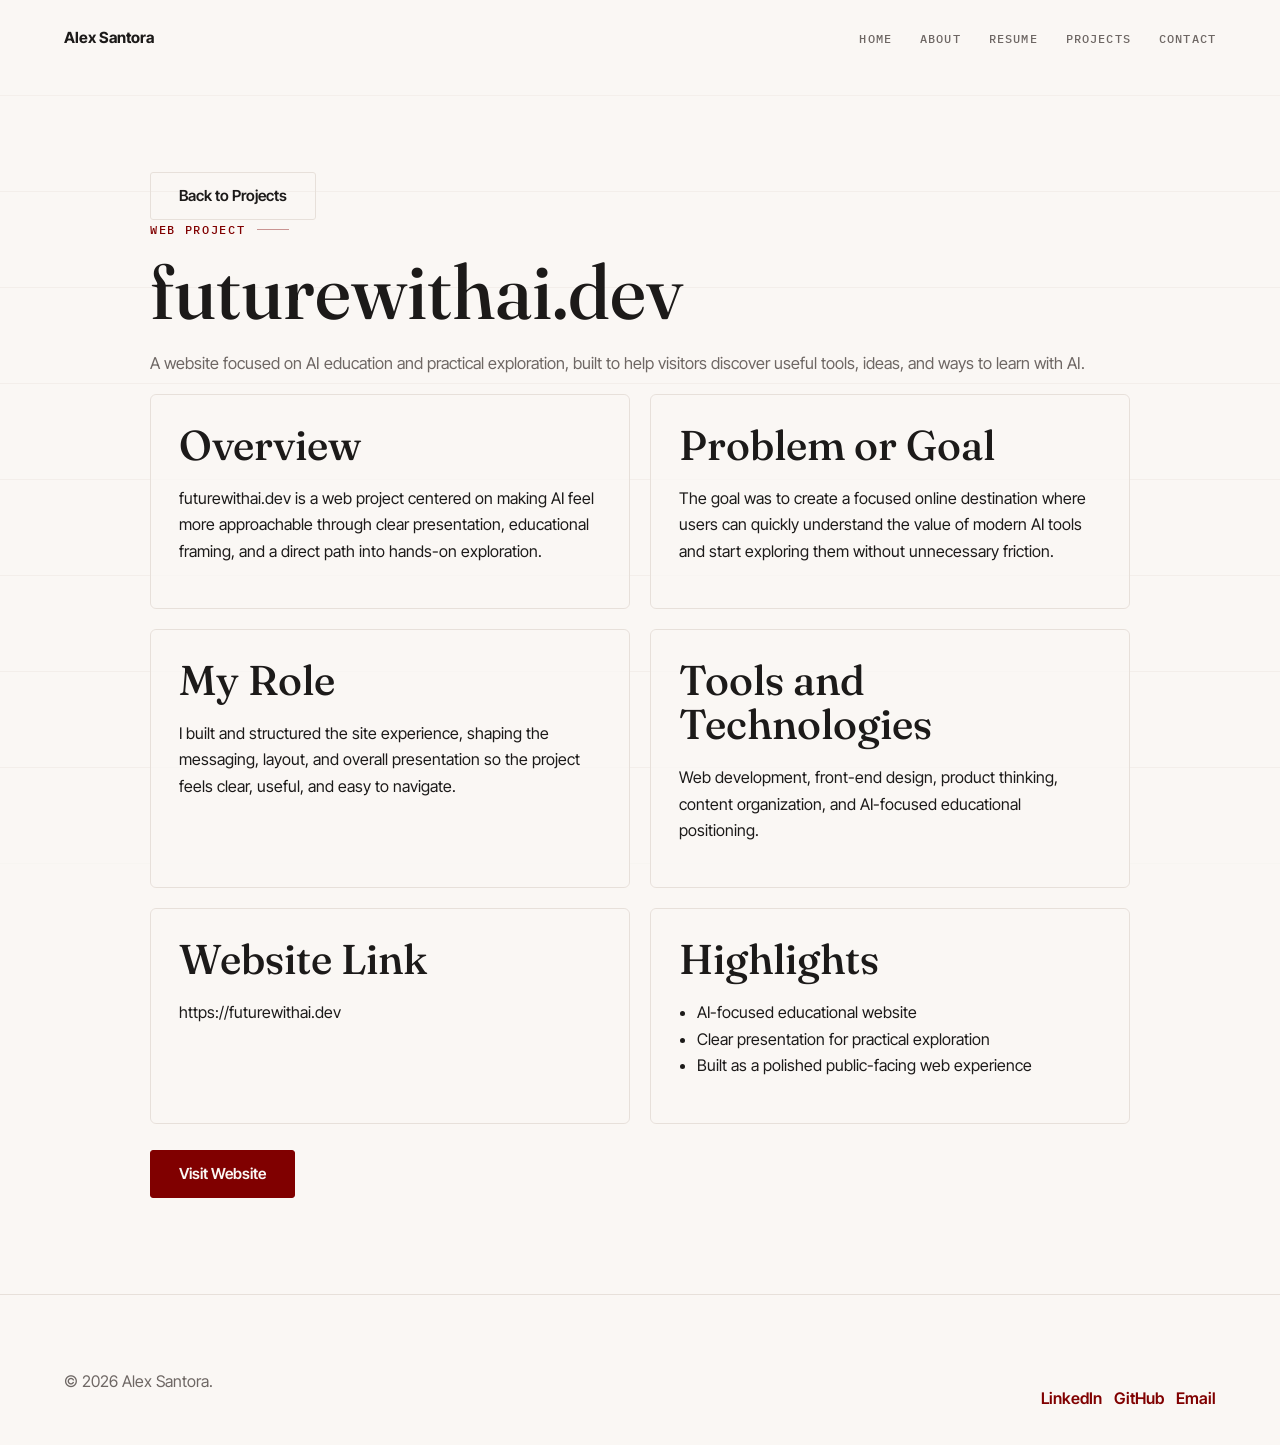
==== commit 871a665a: "Add files via upload" ====
--- a/project-four.html
+++ b/project-four.html
@@ -3,87 +3,74 @@
 <head>
   <meta charset="UTF-8">
   <meta name="viewport" content="width=device-width, initial-scale=1.0">
-  <title>Plant Watering System — Alex Santora</title>
-  <meta name="description" content="An automated system that reads soil moisture and drives a pump on a calibrated threshold so a plant waters itself.">
-  <link rel="preconnect" href="https://fonts.googleapis.com">
-  <link rel="preconnect" href="https://fonts.gstatic.com" crossorigin>
-  <link href="https://fonts.googleapis.com/css2?family=Space+Grotesk:wght@400;500;600;700&family=Inter:wght@400;500;600&family=IBM+Plex+Mono:wght@400;500&display=swap" rel="stylesheet">
-  <link rel="icon" href="favicon.svg" type="image/svg+xml">
+  <title>futurewithai.dev | Alex Santora</title>
   <link rel="stylesheet" href="style.css">
 </head>
 <body>
   <header class="site-header">
-    <nav class="navbar container" aria-label="Primary">
-      <a class="brand" href="index.html#home">Alex Santora<span class="brand-mark">.</span></a>
-      <button class="nav-toggle" type="button" aria-label="Toggle navigation" aria-expanded="false" aria-controls="nav-links">
-        <span></span><span></span><span></span>
-      </button>
-      <ul class="nav-links" id="nav-links">
-        <li><a href="index.html#home">Home</a></li>
-        <li><a href="index.html#about">About</a></li>
-        <li><a href="index.html#resume">Resume</a></li>
-        <li><a href="index.html#projects">Projects</a></li>
-        <li><a href="index.html#contact">Contact</a></li>
+    <nav class="navbar container" aria-label="Primary navigation">
+      <a class="brand" href="index.html#home-section">Alex Santora</a>
+      <button class="nav-toggle" type="button" aria-label="Open navigation menu" aria-expanded="false"><span></span><span></span><span></span></button>
+      <ul class="nav-links">
+        <li><a href="index.html#home-section">Home</a></li>
+        <li><a href="index.html#about-section">About</a></li>
+        <li><a href="index.html#resume-section">Resume</a></li>
+        <li><a href="index.html#project-section">Projects</a></li>
+        <li><a href="index.html#contact-section">Contact</a></li>
       </ul>
     </nav>
   </header>
 
   <main class="page-main">
-    <section class="detail">
+    <section class="project-detail section">
       <div class="container detail-layout reveal">
-        <a class="back-link" href="index.html#projects"><span aria-hidden="true">←</span> Back to projects</a>
-        <p class="eyebrow">Academic Project</p>
-        <h1>Plant Watering System</h1>
-        <p class="lead">An automated system that monitors soil moisture and activates a water pump when a plant needs water, so care happens on a calibrated threshold rather than by hand.</p>
+        <a class="back-link" href="index.html#project-section">Back to Projects</a>
+        <p class="eyebrow">Web Project</p>
+        <h1>futurewithai.dev</h1>
+        <p class="lead">A website focused on AI education and practical exploration, built to help visitors discover useful tools, ideas, and ways to learn with AI.</p>
 
         <div class="detail-grid">
           <article>
             <h2>Overview</h2>
-            <p>A small embedded build that pairs a soil-moisture sensor with pump control to keep a plant watered without manual checks.</p>
+            <p>futurewithai.dev is a web project centered on making AI feel more approachable through clear presentation, educational framing, and a direct path into hands-on exploration.</p>
           </article>
           <article>
-            <h2>Goal</h2>
-            <p>Read soil moisture reliably and decide when to water, keeping the plant inside a healthy moisture range.</p>
+            <h2>Problem or Goal</h2>
+            <p>The goal was to create a focused online destination where users can quickly understand the value of modern AI tools and start exploring them without unnecessary friction.</p>
           </article>
           <article>
             <h2>My Role</h2>
-            <p>Worked across circuit wiring, control code, calibration, and testing to get consistent, repeatable behavior.</p>
+            <p>I built and structured the site experience, shaping the messaging, layout, and overall presentation so the project feels clear, useful, and easy to navigate.</p>
           </article>
           <article>
-            <h2>Tools</h2>
-            <p>Arduino/C++, embedded systems, soil-moisture sensor, pump control, and circuit design.</p>
+            <h2>Tools and Technologies</h2>
+            <p>Web development, front-end design, product thinking, content organization, and AI-focused educational positioning.</p>
           </article>
           <article>
-            <h2>Key Features</h2>
-            <ul>
-              <li>Continuous soil-moisture monitoring</li>
-              <li>Automatic pump activation</li>
-              <li>Calibrated threshold behavior</li>
-            </ul>
+            <h2>Website Link</h2>
+            <p><a href="https://futurewithai.dev" target="_blank" rel="noopener">https://futurewithai.dev</a></p>
           </article>
           <article>
-            <h2>What I Learned</h2>
-            <p>How noisy sensor readings translate into control decisions, and how calibration and timing affect a hardware system in practice.</p>
+            <h2>Highlights</h2>
+            <ul>
+              <li>AI-focused educational website</li>
+              <li>Clear presentation for practical exploration</li>
+              <li>Built as a polished public-facing web experience</li>
+            </ul>
           </article>
         </div>
 
         <div class="detail-actions">
-          <a class="btn ghost" href="index.html#projects"><span aria-hidden="true">←</span> All projects</a>
+          <a class="btn primary" href="https://futurewithai.dev" target="_blank" rel="noopener">Visit Website</a>
         </div>
       </div>
     </section>
   </main>
 
   <footer class="site-footer">
-    <div class="container">
-      <div class="footer-bottom">
-        <span>© 2026 Alex Santora</span>
-        <span>
-          <a href="https://www.linkedin.com/in/alex-santora" target="_blank" rel="noopener">LinkedIn</a> ·
-          <a href="https://github.com/Alex-Santora" target="_blank" rel="noopener">GitHub</a> ·
-          <a href="mailto:asantora1@stevens.edu">Email</a>
-        </span>
-      </div>
+    <div class="container footer-content">
+      <p>&copy; 2026 Alex Santora.</p>
+      <div class="footer-links"><a href="https://www.linkedin.com/in/alex-santora" target="_blank" rel="noopener">LinkedIn</a><a href="https://github.com/Alex-Santora" target="_blank" rel="noopener">GitHub</a><a href="mailto:asantora1@stevens.edu">Email</a></div>
     </div>
   </footer>
   <script src="script.js"></script>
--- a/style.css
+++ b/style.css
@@ -1,945 +1,1617 @@
-/* ============================================================
-   Alex Santora — portfolio
-   Design system: "Drafting table"
-   Graphite ink on cool paper, one electric-indigo signal.
-   Display: Space Grotesk · Body: Inter · Data/labels: IBM Plex Mono
-   ============================================================ */
+@import url("https://fonts.googleapis.com/css2?family=Fraunces:opsz,wght@9..144,400;9..144,500;9..144,600&family=IBM+Plex+Mono:wght@400;500&family=Inter+Tight:wght@400;500;600;700&display=swap");
 
 :root {
-  /* palette */
-  --paper:        #f3f4f1;   /* cool drafting paper */
-  --paper-sunk:   #eceee9;   /* recessed bands */
-  --surface:      #ffffff;
-  --ink:          #15171c;   /* graphite near-black */
-  --slate:        #565c66;   /* secondary text */
-  --slate-soft:   #686d78;   /* tertiary / captions — AA on paper & white */
-  --line:         #dfe1dc;   /* hairline rules */
-  --line-strong:  #c9ccc5;
-  --accent:       #2536e6;   /* electric indigo — the one signal */
-  --accent-ink:   #1a26ad;   /* accent for text/hover on light */
-  --accent-wash:  rgba(37, 54, 230, 0.07);
-  --footer:       #101218;   /* graphite anchor */
-
-  /* type */
-  --display: "Space Grotesk", "Inter", system-ui, sans-serif;
-  --body:    "Inter", system-ui, -apple-system, BlinkMacSystemFont, "Segoe UI", sans-serif;
-  --mono:    "IBM Plex Mono", ui-monospace, "SFMono-Regular", Menlo, monospace;
-
-  /* shape + motion */
-  --radius: 10px;
-  --radius-sm: 7px;
-  --shadow: 0 1px 2px rgba(21, 23, 28, 0.04), 0 12px 28px rgba(21, 23, 28, 0.06);
-  --shadow-lift: 0 2px 4px rgba(21, 23, 28, 0.05), 0 22px 48px rgba(21, 23, 28, 0.11);
-  --ease: cubic-bezier(0.22, 0.61, 0.36, 1);
-  --header-h: 70px;
-}
-
-* { box-sizing: border-box; }
+  --vellum: #faf7f4;
+  --mist: #f2ece8;
+  --ink: #1c1a19;
+  --graphite: #6e6764;
+  --rule: #e7e0da;
+  --maroon: #800000;
+  --maroon-dark: #5c0a0a;
+  --surface: #fffdfb;
+  --shadow: 0 18px 50px rgba(68, 45, 36, 0.08);
+  --radius: 4px;
+  --font-display: "Fraunces", "Iowan Old Style", Georgia, "Times New Roman", serif;
+  --font-sans: "Inter Tight", system-ui, -apple-system, BlinkMacSystemFont, "Segoe UI", sans-serif;
+  --font-mono: "IBM Plex Mono", ui-monospace, SFMono-Regular, Menlo, Consolas, monospace;
+}
+
+* {
+  box-sizing: border-box;
+}
 
 html {
   scroll-behavior: smooth;
-  scroll-padding-top: calc(var(--header-h) + 16px);
-  -webkit-text-size-adjust: 100%;
 }
 
 body {
   margin: 0;
   color: var(--ink);
-  background: var(--paper);
-  font-family: var(--body);
-  font-size: 17px;
-  line-height: 1.7;
+  background: var(--vellum);
+  font-family: var(--font-sans);
+  line-height: 1.65;
   text-rendering: optimizeLegibility;
   -webkit-font-smoothing: antialiased;
-  -moz-osx-font-smoothing: grayscale;
-}
-
-a { color: inherit; text-decoration: none; }
-
-::selection { color: #fff; background: var(--accent); }
-
-img, video, iframe, svg { max-width: 100%; }
-img, video { display: block; }
+  overflow-x: hidden;
+}
+
+body::before {
+  position: fixed;
+  inset: 0;
+  z-index: -1;
+  pointer-events: none;
+  background-image: repeating-linear-gradient(to bottom, transparent 0 95px, var(--rule) 95px 96px);
+  opacity: 0.38;
+  mask-image: linear-gradient(transparent, #000 12% 88%, transparent);
+  content: "";
+}
+
+a {
+  color: inherit;
+  text-decoration: none;
+}
+
+::selection {
+  color: var(--maroon);
+  background: rgba(128, 0, 0, 0.12);
+}
 
 :focus-visible {
-  outline: 2px solid var(--accent);
+  outline: 2px solid var(--maroon);
   outline-offset: 3px;
-  border-radius: 3px;
-}
-
-/* ---------- layout primitives ---------- */
+}
+
+img,
+video,
+iframe {
+  display: block;
+  max-width: 100%;
+}
+
+ul {
+  padding-left: 1.1rem;
+}
 
 .container {
-  width: min(1160px, calc(100% - 48px));
-  margin-inline: auto;
-}
-
-.section { padding: 120px 0; }
-.section-sunk { background: var(--paper-sunk); }
-
-.eyebrow {
-  display: inline-flex;
-  align-items: center;
-  gap: 8px;
-  margin: 0 0 18px;
-  color: var(--accent-ink);
-  font-family: var(--mono);
-  font-size: 0.78rem;
-  font-weight: 500;
-  letter-spacing: 0.04em;
-  text-transform: uppercase;
-}
-.eyebrow::before {
-  content: "//";
-  color: var(--accent);
-  opacity: 0.75;
-}
-
-.section-head {
-  max-width: 640px;
-  margin-bottom: 56px;
-}
-
-/* ---------- typography ---------- */
-
-h1, h2, h3, h4 {
-  font-family: var(--display);
-  font-weight: 600;
-  margin: 0 0 0.5em;
-  color: var(--ink);
-  letter-spacing: -0.02em;
-}
-
-h1 { font-size: clamp(2.9rem, 6.2vw, 5.1rem); line-height: 1.02; }
-h2 { font-size: clamp(1.95rem, 3.4vw, 2.8rem); line-height: 1.1; }
-h3 { font-size: 1.2rem; line-height: 1.3; letter-spacing: -0.01em; }
-h4 { font-size: 0.95rem; line-height: 1.4; }
-
-p { margin: 0 0 1.1em; }
-p:last-child { margin-bottom: 0; }
-
-.lead {
-  font-size: clamp(1.05rem, 1.6vw, 1.3rem);
-  line-height: 1.6;
-  color: var(--slate);
-}
-
-/* ---------- buttons ---------- */
-
-.btn {
-  display: inline-flex;
-  align-items: center;
-  gap: 9px;
-  min-height: 48px;
-  padding: 0 24px;
-  border: 1px solid transparent;
-  border-radius: 999px;
-  font-family: var(--body);
-  font-size: 0.95rem;
-  font-weight: 600;
-  cursor: pointer;
-  transition: transform 0.2s var(--ease), background 0.2s var(--ease),
-              border-color 0.2s var(--ease), color 0.2s var(--ease);
-}
-.btn:hover { transform: translateY(-2px); }
-.btn:active { transform: translateY(0); }
-
-.btn.primary {
-  color: #fff;
-  background: var(--accent);
-}
-.btn.primary:hover { background: var(--accent-ink); }
-
-.btn.ghost {
-  color: var(--ink);
+  width: min(1152px, calc(100% - 48px));
+  margin: 0 auto;
+}
+
+.narrow {
+  max-width: 820px;
+}
+
+.section {
+  padding: 96px 0;
+  scroll-margin-top: 112px;
+}
+
+.compact-section {
+  padding: 56px 0;
+}
+
+.site-header {
+  position: fixed;
+  top: 0;
+  right: 0;
+  left: 0;
+  z-index: 50;
   background: transparent;
-  border-color: var(--line-strong);
-}
-.btn.ghost:hover { border-color: var(--ink); background: rgba(21,23,28,0.03); }
-
-.btn .arrow { transition: transform 0.2s var(--ease); }
-.btn:hover .arrow { transform: translateX(3px); }
-
-/* ---------- header / nav ---------- */
-
-.site-header {
-  position: sticky;
-  top: 0;
-  z-index: 50;
-  background: rgba(243, 244, 241, 0.72);
-  backdrop-filter: saturate(180%) blur(14px);
-  -webkit-backdrop-filter: saturate(180%) blur(14px);
-  border-bottom: 1px solid transparent;
-  transition: border-color 0.25s var(--ease), background 0.25s var(--ease);
-}
+  transition: background 220ms ease, border-color 220ms ease, backdrop-filter 220ms ease;
+}
+
 .site-header.scrolled {
-  border-bottom-color: var(--line);
-  background: rgba(243, 244, 241, 0.88);
+  border-bottom: 1px solid var(--rule);
+  background: rgba(250, 247, 244, 0.86);
+  backdrop-filter: blur(14px);
 }
 
 .navbar {
   display: flex;
   align-items: center;
   justify-content: space-between;
-  height: var(--header-h);
+  min-height: 76px;
 }
 
 .brand {
-  font-family: var(--display);
-  font-size: 1.05rem;
-  font-weight: 600;
-  letter-spacing: -0.02em;
-}
-.brand .brand-mark { color: var(--accent); }
+  color: var(--ink);
+  font-size: 0.96rem;
+  font-weight: 700;
+  letter-spacing: 0;
+  transition: color 180ms ease;
+}
+
+.brand:hover {
+  color: var(--maroon);
+}
 
 .nav-links {
   display: flex;
   align-items: center;
-  gap: 4px;
+  gap: 28px;
   margin: 0;
   padding: 0;
   list-style: none;
 }
+
 .nav-links a {
   position: relative;
   display: inline-flex;
   align-items: center;
-  height: 40px;
-  padding: 0 14px;
-  border-radius: 7px;
-  color: var(--slate);
-  font-size: 0.92rem;
+  min-height: 42px;
+  color: var(--graphite);
+  font-family: var(--font-mono);
+  font-size: 0.72rem;
   font-weight: 500;
-  transition: color 0.18s var(--ease), background 0.18s var(--ease);
-}
-.nav-links a:hover { color: var(--ink); background: rgba(21,23,28,0.04); }
-.nav-links a.active { color: var(--accent-ink); }
+  letter-spacing: 0.1em;
+  text-transform: uppercase;
+  transition: color 180ms ease;
+}
+
+.nav-links a::after {
+  position: absolute;
+  right: 0;
+  bottom: 5px;
+  left: 0;
+  height: 1px;
+  background: var(--maroon);
+  content: "";
+  transform: scaleX(0);
+  transform-origin: left;
+  transition: transform 180ms ease;
+}
+
+.nav-links a:hover,
+.nav-links a.active {
+  color: var(--maroon);
+}
+
+.nav-links a:hover::after,
 .nav-links a.active::after {
-  content: "";
-  position: absolute;
-  left: 14px;
-  right: 14px;
-  bottom: 4px;
-  height: 2px;
-  border-radius: 2px;
-  background: var(--accent);
+  transform: scaleX(1);
 }
 
 .nav-toggle {
   display: none;
-  width: 44px;
-  height: 44px;
-  padding: 0;
-  border: 1px solid var(--line-strong);
-  border-radius: 9px;
+  width: 42px;
+  height: 42px;
+  border: 0;
+  color: var(--ink);
   background: transparent;
   cursor: pointer;
 }
+
 .nav-toggle span {
   display: block;
-  width: 18px;
+  width: 20px;
   height: 2px;
   margin: 4px auto;
-  background: var(--ink);
-  border-radius: 2px;
-  transition: transform 0.22s var(--ease), opacity 0.22s var(--ease);
-}
-
-/* ---------- scroll progress ---------- */
-
-.scroll-progress {
+  background: currentColor;
+  transition: opacity 180ms ease, transform 180ms ease;
+}
+
+.section-rail {
   position: fixed;
-  top: 0; left: 0;
-  z-index: 60;
-  height: 2px;
-  width: 100%;
-  transform: scaleX(var(--progress, 0));
-  transform-origin: left;
-  background: var(--accent);
+  top: 20vh;
+  left: 32px;
+  z-index: 40;
+  display: block;
+  width: 64px;
+  height: 60vh;
   pointer-events: none;
 }
 
-/* ---------- hero ---------- */
+.section-rail::before,
+.section-rail-progress {
+  position: absolute;
+  top: 0;
+  left: 50%;
+  width: 1px;
+  transform: translateX(-50%);
+  content: "";
+}
+
+.section-rail::before {
+  bottom: 0;
+  background: var(--rule);
+}
+
+.section-rail-progress {
+  height: calc(var(--scroll-progress, 0) * 100%);
+  background: rgba(128, 0, 0, 0.5);
+}
+
+.section-rail-marker {
+  position: absolute;
+  left: 50%;
+  display: flex;
+  align-items: center;
+  transform: translateX(-50%);
+}
+
+.section-rail-marker span:first-child {
+  position: absolute;
+  right: 16px;
+  color: rgba(110, 103, 100, 0.72);
+  font-family: var(--font-mono);
+  font-size: 0.68rem;
+  letter-spacing: 0.1em;
+  transform: translateY(-50%);
+}
+
+.section-rail-marker span:last-child {
+  width: 6px;
+  height: 1px;
+  background: var(--rule);
+  transform: translateY(-50%);
+  transition: width 180ms ease, background 180ms ease;
+}
+
+.section-rail-marker.active span:first-child {
+  color: var(--maroon);
+}
+
+.section-rail-marker.active span:last-child {
+  width: 12px;
+  background: var(--maroon);
+}
+
+.section-rail-thumb {
+  position: absolute;
+  left: 50%;
+  width: 10px;
+  height: 10px;
+  background: var(--maroon);
+  transform: translate(-50%, -50%);
+}
 
 .hero {
   position: relative;
-  padding: clamp(64px, 11vh, 128px) 0 clamp(56px, 9vh, 104px);
+  display: flex;
+  align-items: center;
+  min-height: 100vh;
   overflow: hidden;
-}
-/* faint drafting dot-grid, hero only */
-.hero::before {
-  content: "";
+  padding: 120px 0 84px;
+}
+
+.student-hero {
+  color: var(--ink);
+  background: radial-gradient(circle at 78% 28%, #f4e9e7 0%, var(--vellum) 58%);
+}
+
+.hero-particles {
   position: absolute;
   inset: 0;
-  background-image: radial-gradient(var(--line-strong) 1px, transparent 1.4px);
-  background-size: 26px 26px;
-  -webkit-mask-image: radial-gradient(ellipse 80% 70% at 50% 40%, #000 30%, transparent 78%);
-          mask-image: radial-gradient(ellipse 80% 70% at 50% 40%, #000 30%, transparent 78%);
-  opacity: 0.55;
   pointer-events: none;
+  overflow: hidden;
+}
+
+.hero-particles::before {
+  position: absolute;
+  top: 18%;
+  right: 9%;
+  width: min(42vw, 520px);
+  aspect-ratio: 1;
+  border: 1px solid rgba(128, 0, 0, 0.1);
+  background:
+    linear-gradient(var(--rule) 1px, transparent 1px),
+    linear-gradient(90deg, var(--rule) 1px, transparent 1px);
+  background-size: 28px 28px;
+  opacity: 0.46;
+  transform: rotate(-6deg) translate3d(0, var(--hero-drift, 0), 0);
+  content: "";
+}
+
+.hero-field {
+  position: absolute;
+  inset: 0;
+  width: 100%;
+  height: 100%;
+  opacity: 0.9;
+}
+
+.hero-orbit {
+  position: absolute;
+  top: 18%;
+  right: 9%;
+  width: min(42vw, 520px);
+  aspect-ratio: 1;
+  border: 1px solid rgba(128, 0, 0, 0.16);
+  transform: translate3d(calc(var(--hero-pointer-x, 0) * 18px), calc(var(--hero-pointer-y, 0) * 18px), 0) rotate(calc(var(--hero-pointer-x, 0) * 2deg));
+  transition: transform 160ms ease-out;
+}
+
+.hero-orbit::before,
+.hero-orbit::after {
+  position: absolute;
+  border: 1px solid rgba(128, 0, 0, 0.16);
+  content: "";
+}
+
+.hero-orbit::before {
+  inset: 13%;
+  transform: rotate(18deg);
+}
+
+.hero-orbit::after {
+  inset: 28%;
+  background: rgba(250, 247, 244, 0.32);
+}
+
+.hero-node {
+  position: absolute;
+  width: 10px;
+  height: 10px;
+  background: var(--maroon);
+  transform: translate(-50%, -50%);
+  transition: transform 160ms ease-out;
+}
+
+.hero-node:nth-child(3) {
+  top: 18%;
+  right: 20%;
+}
+
+.hero-node:nth-child(4) {
+  top: 58%;
+  right: 35%;
+  opacity: 0.62;
+}
+
+.hero-node:nth-child(5) {
+  top: 72%;
+  right: 12%;
+  opacity: 0.34;
+}
+
+.hero:hover .hero-node {
+  transform: translate(-50%, -50%) scale(1.35);
+}
+
+.hero-copy {
+  transition: transform 160ms ease-out;
+}
+
+.hero-particles::after {
+  position: absolute;
+  top: 28%;
+  right: 17%;
+  width: 16px;
+  height: 16px;
+  background: var(--maroon);
+  box-shadow: 86px 72px 0 rgba(128, 0, 0, 0.26), -54px 150px 0 rgba(128, 0, 0, 0.16);
+  content: "";
 }
 
 .hero-grid {
   position: relative;
-  display: grid;
-  grid-template-columns: 1.05fr 0.95fr;
-  gap: clamp(32px, 5vw, 72px);
+  z-index: 1;
+  display: block;
+}
+
+.hero-copy {
+  max-width: 740px;
+  text-align: left;
+  transform: translate3d(0, var(--hero-copy-drift, 0), 0);
+}
+
+.hero-copy.reveal.visible {
+  transform: translate3d(0, var(--hero-copy-drift, 0), 0);
+}
+
+.hero-copy h1 {
+  position: relative;
+  width: fit-content;
+  text-shadow: 0 18px 46px rgba(68, 45, 36, 0.08);
+}
+
+.hero-copy h1::after {
+  position: absolute;
+  right: 0;
+  bottom: -10px;
+  left: 0;
+  height: 2px;
+  background: linear-gradient(90deg, var(--maroon), rgba(128, 0, 0, 0.08));
+  content: "";
+  transform: scaleX(calc(0.28 + (var(--hero-pointer-x, 0) + 0.5) * 0.5));
+  transform-origin: left;
+  transition: transform 160ms ease-out;
+}
+
+h1,
+h2,
+h3,
+h4,
+p {
+  margin-top: 0;
+}
+
+h1,
+h2 {
+  font-family: var(--font-display);
+  font-weight: 500;
+  letter-spacing: 0;
+}
+
+h1 {
+  margin-bottom: 22px;
+  font-size: clamp(3.2rem, 7vw, 5.6rem);
+  line-height: 0.95;
+}
+
+h2 {
+  margin-bottom: 18px;
+  font-size: clamp(1.9rem, 3.5vw, 2.6rem);
+  line-height: 1.06;
+}
+
+h3 {
+  margin-bottom: 10px;
+  font-size: 1.1rem;
+  font-weight: 600;
+  line-height: 1.25;
+}
+
+h4 {
+  margin: 22px 0 8px;
+  font-size: 0.82rem;
+  font-family: var(--font-mono);
+  font-weight: 500;
+  letter-spacing: 0.12em;
+  text-transform: uppercase;
+}
+
+.eyebrow,
+.category {
+  display: flex;
   align-items: center;
-}
-
-.hero-status {
+  gap: 12px;
+  margin: 0 0 16px;
+  color: var(--maroon);
+  font-family: var(--font-mono);
+  font-size: 0.74rem;
+  font-weight: 500;
+  letter-spacing: 0.14em;
+  text-transform: uppercase;
+}
+
+.eyebrow::after,
+.category::after {
+  width: 32px;
+  height: 1px;
+  background: rgba(128, 0, 0, 0.4);
+  content: "";
+}
+
+.student-hero .eyebrow {
+  font-size: 0.75rem;
+  text-transform: uppercase;
+}
+
+.subtitle {
+  margin-bottom: 20px;
+  color: var(--ink);
+  font-family: var(--font-display);
+  font-size: clamp(1.25rem, 2.4vw, 1.875rem);
+  line-height: 1.16;
+}
+
+.hero-text,
+.page-hero p,
+.lead,
+.about-copy p,
+.resume-wrap p,
+.project-card p,
+.contact-card p {
+  color: var(--graphite);
+  font-size: 1.02rem;
+}
+
+.student-hero .hero-text {
+  max-width: 670px;
+  color: var(--graphite);
+  font-size: clamp(1.15rem, 2.2vw, 1.65rem);
+  line-height: 1.25;
+}
+
+.hero-actions,
+.tag-row,
+.detail-actions,
+.footer-links,
+.mini-list,
+.skill-badges {
+  display: flex;
+  flex-wrap: wrap;
+  gap: 12px;
+}
+
+.hero-actions {
+  margin-top: 34px;
+}
+
+.btn,
+.back-link {
+  position: relative;
   display: inline-flex;
   align-items: center;
-  gap: 9px;
-  margin-bottom: 26px;
-  padding: 6px 14px 6px 12px;
-  border: 1px solid var(--line);
-  border-radius: 999px;
-  background: var(--surface);
-  font-family: var(--mono);
-  font-size: 0.76rem;
-  color: var(--slate);
-}
-.hero-status .dot {
-  width: 8px; height: 8px;
-  border-radius: 50%;
-  background: #1faa5a;
-  box-shadow: 0 0 0 4px rgba(31, 170, 90, 0.16);
-}
-
-.hero h1 { margin-bottom: 22px; }
-.hero h1 .accent { color: var(--accent); }
-
-.hero-text {
-  max-width: 33ch;
-  font-size: clamp(1.05rem, 1.5vw, 1.22rem);
-  color: var(--slate);
-  margin-bottom: 30px;
-}
-
-.hero-actions { display: flex; flex-wrap: wrap; gap: 12px; margin-bottom: 40px; }
+  justify-content: center;
+  min-height: 48px;
+  padding: 0 28px;
+  border: 1px solid var(--rule);
+  border-radius: 3px;
+  font-size: 0.95rem;
+  font-weight: 600;
+  overflow: hidden;
+  transition: transform 180ms ease, background 180ms ease, border-color 180ms ease, color 180ms ease;
+}
+
+.hero .btn {
+  transform: translate3d(calc(var(--button-x, 0) * 1px), calc(var(--button-y, 0) * 1px), 0);
+}
+
+.hero .btn::after {
+  position: absolute;
+  inset: -1px;
+  pointer-events: none;
+  background: radial-gradient(circle at var(--button-light-x, 50%) var(--button-light-y, 50%), rgba(255, 255, 255, 0.34), transparent 38%);
+  content: "";
+  opacity: 0;
+  transition: opacity 180ms ease;
+}
+
+.hero .btn:hover::after {
+  opacity: 1;
+}
+
+.btn:hover,
+.back-link:hover,
+.experience-card:hover,
+.info-card:hover,
+.contact-card:hover {
+  transform: translateY(-2px);
+}
+
+.hero .btn:hover {
+  transform: translate3d(calc(var(--button-x, 0) * 1px), calc((var(--button-y, 0) - 2) * 1px), 0);
+}
+
+.btn.primary {
+  color: var(--vellum);
+  background: var(--maroon);
+  border-color: var(--maroon);
+}
+
+.btn.primary:hover {
+  background: var(--maroon-dark);
+}
+
+.btn.secondary,
+.btn.ghost,
+.btn.small,
+.back-link {
+  color: var(--ink);
+  background: transparent;
+}
+
+.btn.ghost:hover,
+.back-link:hover {
+  color: var(--maroon);
+  border-color: rgba(128, 0, 0, 0.4);
+}
+
+.btn.small {
+  width: fit-content;
+  min-height: 40px;
+  margin-top: auto;
+}
 
 .scroll-cue {
   position: absolute;
+  bottom: 28px;
   left: 50%;
-  bottom: 22px;
-  width: 22px;
-  height: 36px;
-  border: 1.6px solid var(--line-strong);
-  border-radius: 12px;
+  z-index: 1;
+  display: grid;
+  gap: 3px;
   transform: translateX(-50%);
 }
-.scroll-cue::after {
-  content: "";
-  position: absolute;
-  top: 7px;
-  left: 50%;
-  width: 3px;
-  height: 7px;
-  margin-left: -1.5px;
-  border-radius: 2px;
-  background: var(--accent);
-  animation: scrollCue 1.6s var(--ease) infinite;
-}
+
+.scroll-cue span {
+  display: block;
+  width: 12px;
+  height: 12px;
+  border-right: 1px solid var(--maroon);
+  border-bottom: 1px solid var(--maroon);
+  transform: rotate(45deg);
+  animation: scrollCue 1.5s infinite;
+}
+
+.scroll-cue span:nth-child(2) {
+  animation-delay: 120ms;
+}
+
+.scroll-cue span:nth-child(3) {
+  animation-delay: 240ms;
+}
+
 @keyframes scrollCue {
-  0%   { opacity: 0; transform: translateY(0); }
-  35%  { opacity: 1; }
-  70%  { opacity: 0; transform: translateY(9px); }
-  100% { opacity: 0; transform: translateY(9px); }
-}
-@media (max-width: 640px) { .scroll-cue { display: none; } }
-
-/* telemetry strip — real, quantitative metrics */
-.telemetry {
-  display: grid;
-  grid-template-columns: repeat(4, minmax(0, 1fr));
-  gap: clamp(20px, 3vw, 40px);
-  padding-top: 28px;
-  border-top: 1px solid var(--line);
-}
-.telemetry dt {
-  font-family: var(--display);
-  font-size: clamp(1.5rem, 2.4vw, 2.1rem);
-  font-weight: 600;
-  letter-spacing: -0.03em;
-  line-height: 1;
-  color: var(--ink);
-}
-.telemetry dt .unit { color: var(--accent); }
-.telemetry dd {
-  margin: 8px 0 0;
-  font-family: var(--mono);
-  font-size: 0.7rem;
-  letter-spacing: 0.03em;
-  text-transform: uppercase;
-  color: var(--slate-soft);
-  line-height: 1.35;
-}
-
-/* hero signature — classification plot */
-.hero-plot {
-  position: relative;
-  aspect-ratio: 1 / 1;
-  width: 100%;
-  max-width: 440px;
-  margin-left: auto;
-  padding: 22px;
-  border: 1px solid var(--line);
-  border-radius: var(--radius);
-  background: var(--surface);
-  box-shadow: var(--shadow);
-}
-.hero-plot .plot-label {
-  position: absolute;
-  font-family: var(--mono);
-  font-size: 0.66rem;
-  letter-spacing: 0.05em;
-  text-transform: uppercase;
-  color: var(--slate-soft);
-}
-.hero-plot .plot-label.tl { top: 14px; left: 18px; }
-.hero-plot .plot-label.br { bottom: 14px; right: 18px; color: var(--accent-ink); }
-.plot-svg { width: 100%; height: 100%; overflow: visible; }
-
-.plot-axis { stroke: var(--line); stroke-width: 1; }
-.plot-grid { stroke: var(--line); stroke-width: 0.6; opacity: 0.7; }
-.plot-boundary {
-  fill: none;
-  stroke: var(--accent);
-  stroke-width: 2;
-  stroke-dasharray: 5 5;
-  opacity: 0.85;
-}
-.plot-pt {
-  transform-box: fill-box;
-  transform-origin: center;
-}
-.plot-pt.a { fill: var(--accent); }
-.plot-pt.b { fill: none; stroke: var(--ink); stroke-width: 1.6; }
-
-/* orchestrated load-in for plot */
-@media (prefers-reduced-motion: no-preference) {
-  .plot-boundary {
-    stroke-dashoffset: 240;
-    animation: drawBoundary 1.1s var(--ease) 0.35s forwards;
-  }
-  .plot-pt {
-    opacity: 0;
-    animation: popIn 0.5s var(--ease) forwards;
-  }
-  @keyframes drawBoundary {
-    from { stroke-dashoffset: 240; opacity: 0; }
-    to   { stroke-dashoffset: 0;   opacity: 0.85; }
-  }
-  @keyframes popIn {
-    from { opacity: 0; transform: scale(0.2); }
-    to   { opacity: 1; transform: scale(1); }
-  }
-}
-
-/* ---------- about ---------- */
-
-.about-grid {
-  display: grid;
-  grid-template-columns: 0.85fr 1.15fr;
-  gap: clamp(36px, 5vw, 72px);
+  0% { opacity: 0; transform: translateY(-8px) rotate(45deg); }
+  50% { opacity: 1; }
+  100% { opacity: 0; transform: translateY(8px) rotate(45deg); }
+}
+
+.about-section,
+.projects-section {
+  background: transparent;
+}
+
+.about-layout {
+  display: grid;
+  grid-template-columns: minmax(0, 1fr) minmax(320px, 0.86fr);
+  gap: 64px;
   align-items: start;
 }
+
 .profile-photo {
   position: relative;
-  aspect-ratio: 4 / 5;
-  border-radius: var(--radius);
+  min-height: 560px;
   overflow: hidden;
-  background: var(--paper-sunk) center / cover no-repeat;
-  box-shadow: var(--shadow);
-}
-.profile-photo .fallback {
-  display: grid;
+  border: 1px solid var(--rule);
+  border-radius: 6px;
+  background: var(--mist);
+  background-position: center top;
+  background-size: cover;
+  order: 2;
+}
+
+.profile-photo::after {
+  position: absolute;
+  inset: 0;
+  border-top: 3px solid var(--maroon);
+  content: "";
+  opacity: 0;
+  transition: opacity 220ms ease;
+}
+
+.profile-photo:hover::after {
+  opacity: 1;
+}
+
+.profile-photo.has-photo span {
+  display: none;
+}
+
+.profile-photo span {
+  display: grid;
+  min-height: 100%;
   place-items: center;
-  height: 100%;
-  color: var(--slate-soft);
-  font-family: var(--mono);
-  font-size: 0.8rem;
-}
-.profile-photo.has-photo .fallback { display: none; }
-
-.about-copy p { color: var(--slate); }
-.about-copy p.opening { color: var(--ink); font-size: 1.12rem; }
-
-.spec-list {
+  color: var(--maroon);
+  font-family: var(--font-mono);
+  font-size: 0.72rem;
+  letter-spacing: 0.12em;
+  text-transform: uppercase;
+}
+
+.about-copy {
+  align-self: start;
+  order: 1;
+}
+
+.about-info {
   display: grid;
   gap: 0;
-  margin: 30px 0;
+  margin: 34px 0;
   padding: 0;
+  border-top: 1px solid var(--rule);
   list-style: none;
-  border-top: 1px solid var(--line);
-}
-.spec-list li {
-  display: grid;
-  grid-template-columns: 180px 1fr;
+}
+
+.about-info li {
+  display: grid;
+  grid-template-columns: 170px 1fr;
   gap: 18px;
-  padding: 13px 0;
-  border-bottom: 1px solid var(--line);
-}
-.spec-list .k {
-  font-family: var(--mono);
-  font-size: 0.74rem;
-  letter-spacing: 0.03em;
+  padding: 14px 0;
+  border-bottom: 1px solid var(--rule);
+}
+
+.about-info span,
+.detail-list dt {
+  color: var(--ink);
+  font-family: var(--font-mono);
+  font-size: 0.75rem;
+  font-weight: 500;
+  letter-spacing: 0.08em;
   text-transform: uppercase;
-  color: var(--slate-soft);
-  padding-top: 2px;
-}
-.spec-list .v { color: var(--ink); font-weight: 500; }
-
-/* ---------- resume / timeline ---------- */
+}
+
+.about-info strong {
+  color: var(--graphite);
+  font-weight: 500;
+}
+
+.resume-section,
+.page-hero,
+.section-band,
+.contact-section {
+  background: rgba(242, 236, 232, 0.42);
+  border-top: 1px solid var(--rule);
+  border-bottom: 1px solid var(--rule);
+}
 
 .resume-shell {
   display: grid;
-  grid-template-columns: 200px minmax(0, 1fr);
-  gap: clamp(40px, 5vw, 80px);
+  grid-template-columns: 180px minmax(0, 1fr);
+  gap: 58px;
   align-items: start;
 }
+
 .resume-nav {
   position: sticky;
-  top: calc(var(--header-h) + 28px);
-  display: grid;
-  gap: 2px;
-}
+  top: 106px;
+  display: grid;
+  gap: 14px;
+}
+
 .resume-nav a {
-  padding: 8px 12px;
-  border-left: 2px solid var(--line);
-  font-family: var(--mono);
-  font-size: 0.82rem;
-  color: var(--slate);
-  transition: color 0.18s var(--ease), border-color 0.18s var(--ease);
-}
+  color: var(--graphite);
+  font-family: var(--font-mono);
+  font-size: 0.74rem;
+  font-weight: 500;
+  letter-spacing: 0.1em;
+  text-transform: uppercase;
+  border-left: 2px solid transparent;
+  padding: 8px 0 8px 14px;
+  transition: color 180ms ease, border-color 180ms ease, background 180ms ease;
+}
+
 .resume-nav a:hover,
-.resume-nav a.active { color: var(--accent-ink); border-left-color: var(--accent); }
-
-.resume-block { margin-bottom: 64px; }
-.resume-block:last-child { margin-bottom: 0; }
-.resume-block > h3.block-title {
-  font-family: var(--mono);
-  font-size: 0.8rem;
+.resume-nav a.active {
+  color: var(--maroon);
+  border-left-color: var(--maroon);
+}
+
+.resume-nav a.active {
+  background: linear-gradient(90deg, rgba(128, 0, 0, 0.08), transparent 72%);
+}
+
+.resume-content,
+.experience-stack,
+.about-grid,
+.skills-layout,
+.resume-layout,
+.detail-grid {
+  display: grid;
+  gap: 0;
+}
+
+.resume-page {
+  padding-bottom: 44px;
+}
+
+.resume-page:not(:last-child) {
+  margin-bottom: 26px;
+}
+
+.heading {
+  margin-bottom: 24px;
+  color: var(--ink);
+  font-size: clamp(1.875rem, 3.5vw, 2.5rem);
+}
+
+.resume-wrap {
+  position: relative;
+  display: grid;
+  grid-template-columns: 48px minmax(0, 1fr);
+  gap: 24px;
+  padding: 28px 0;
+  border-top: 1px solid var(--rule);
+}
+
+.resume-page .resume-wrap:last-child {
+  border-bottom: 1px solid var(--rule);
+}
+
+.resume-wrap::before {
+  display: none;
+}
+
+.resume-icon,
+.project-icon,
+.contact-icon {
+  display: grid;
+  width: 42px;
+  height: 42px;
+  place-items: center;
+  border-radius: 0;
+  color: var(--maroon);
+  background: transparent;
+  border: 1px solid var(--rule);
+  font-family: var(--font-mono);
+  font-size: 0.72rem;
+  font-weight: 500;
+  transition: border-color 180ms ease, color 180ms ease, background 180ms ease;
+}
+
+.project-card:hover .project-icon,
+.contact-card:hover .contact-icon,
+.resume-wrap:hover .resume-icon {
+  color: var(--vellum);
+  background: var(--maroon);
+  border-color: var(--maroon);
+}
+
+.resume-wrap h3 {
+  margin-bottom: 4px;
+}
+
+.resume-subsection {
+  margin-top: 18px;
+  padding-top: 18px;
+  border-top: 1px solid var(--rule);
+}
+
+.position,
+.organization,
+.date,
+.muted {
+  color: var(--graphite);
+}
+
+.position,
+.date {
+  font-family: var(--font-mono);
+  font-size: 0.78rem;
+  letter-spacing: 0.04em;
+}
+
+.position {
+  color: var(--maroon);
+  text-transform: uppercase;
+}
+
+.date {
+  color: var(--graphite);
+  font-weight: 400;
+}
+
+.skill-badges span,
+.tag-row span,
+.mini-list span {
+  display: inline-flex;
+  align-items: center;
+  min-height: 34px;
+  padding: 0 12px;
+  border: 1px solid var(--rule);
+  border-radius: 3px;
+  color: var(--ink);
+  background: transparent;
+  font-family: var(--font-mono);
+  font-size: 0.7rem;
   font-weight: 500;
   letter-spacing: 0.06em;
   text-transform: uppercase;
-  color: var(--slate-soft);
-  margin-bottom: 28px;
-  padding-bottom: 12px;
-  border-bottom: 1px solid var(--line);
-}
-
-.timeline { display: grid; gap: 8px; }
-.entry {
-  display: grid;
-  grid-template-columns: 150px 1fr;
-  gap: 28px;
-  padding: 22px 0;
-  border-top: 1px solid var(--line);
-}
-.entry:first-child { border-top: 0; }
-.entry .when {
-  font-family: var(--mono);
-  font-size: 0.78rem;
-  color: var(--accent-ink);
-  padding-top: 4px;
-}
-.entry h4 {
-  font-family: var(--display);
-  font-size: 1.18rem;
-  font-weight: 600;
-  margin-bottom: 3px;
-}
-.entry .org {
-  font-size: 0.92rem;
-  color: var(--slate);
-  margin-bottom: 12px;
-}
-.entry p { color: var(--slate); font-size: 0.97rem; margin-bottom: 0; }
-.entry ul { margin: 10px 0 0; padding-left: 1.1rem; color: var(--slate); font-size: 0.95rem; }
-.entry ul li { margin-bottom: 6px; }
-.coursework {
-  margin-top: 14px;
-  font-family: var(--mono);
-  font-size: 0.8rem;
-  color: var(--slate);
-}
-
-.skill-tags { display: flex; flex-wrap: wrap; gap: 9px; }
-.skill-tags span {
-  display: inline-flex;
-  align-items: center;
-  height: 34px;
-  padding: 0 14px;
-  border: 1px solid var(--line);
-  border-radius: 999px;
-  background: var(--surface);
-  font-family: var(--mono);
-  font-size: 0.8rem;
-  color: var(--slate);
-  transition: border-color 0.18s var(--ease), color 0.18s var(--ease);
-}
-.skill-tags span:hover { border-color: var(--accent); color: var(--accent-ink); }
-
-/* ---------- projects ---------- */
+}
+
+.section-heading {
+  max-width: 760px;
+  margin: 0 0 48px;
+  text-align: left;
+}
 
 .project-grid {
   display: grid;
   grid-template-columns: repeat(3, 1fr);
-  gap: 20px;
-}
+  gap: 24px;
+}
+
+.project-card,
+.experience-card,
+.info-card,
+.content-card,
+.education-card,
+.skill-category,
+.contact-card,
+.contact-form,
+.resume-section .resume-card,
+.detail-grid article {
+  position: relative;
+  border: 1px solid var(--rule);
+  border-radius: 6px;
+  background: rgba(250, 247, 244, 0.74);
+}
+
 .project-card {
-  position: relative;
   display: flex;
   flex-direction: column;
-  min-height: 244px;
-  padding: 26px;
-  border: 1px solid var(--line);
+  min-height: 310px;
+  padding: 28px;
+  overflow: hidden;
+  transform: perspective(1100px) rotateX(var(--tilt-x, 0deg)) rotateY(var(--tilt-y, 0deg)) translateY(0);
+  transform-style: preserve-3d;
+  transition: transform 180ms ease, border-color 180ms ease, background 180ms ease, box-shadow 180ms ease;
+}
+
+.project-card::before {
+  display: block;
+  width: 48px;
+  height: 3px;
+  margin: -28px 0 28px -28px;
+  background: var(--maroon);
+  content: "";
+  transition: width 300ms ease;
+}
+
+.project-card:hover {
+  transform: perspective(1100px) rotateX(var(--tilt-x, 0deg)) rotateY(var(--tilt-y, 0deg)) translateY(-4px);
+  border-color: rgba(128, 0, 0, 0.3);
+  background: var(--surface);
+  box-shadow: var(--shadow);
+}
+
+.project-card:hover::before {
+  width: 100%;
+}
+
+.project-card a,
+.project-card {
+  display: flex;
+  flex: 1;
+  flex-direction: column;
+  min-height: 100%;
+}
+
+.project-card .project-visual {
+  min-height: 128px;
+  margin: -12px -6px 22px;
   border-radius: var(--radius);
+  background-size: cover;
+  background-position: center;
+}
+
+.project-card h2,
+.project-card h3 {
+  margin-top: 20px;
+}
+
+.project-card p strong {
+  color: var(--maroon);
+  font-family: var(--font-mono);
+  font-size: 0.75rem;
+  font-weight: 500;
+  letter-spacing: 0.06em;
+  text-transform: uppercase;
+}
+
+.more-link {
+  margin-top: auto;
+  color: var(--maroon);
+  font-family: var(--font-mono);
+  font-size: 0.72rem;
+  font-weight: 500;
+  letter-spacing: 0.1em;
+  text-transform: uppercase;
+}
+
+.contact-info,
+.info-grid {
+  display: grid;
+  grid-template-columns: repeat(3, 1fr);
+  gap: 22px;
+}
+
+.info-grid {
+  grid-template-columns: repeat(4, 1fr);
+}
+
+.contact-card,
+.info-card,
+.content-card,
+.education-card,
+.experience-card,
+.skill-category,
+.contact-form,
+.resume-section .resume-card,
+.detail-grid article {
+  padding: 28px;
+  transition: transform 180ms ease, border-color 180ms ease, background 180ms ease;
+}
+
+.contact-card {
+  padding: 0;
+  min-height: 172px;
+  text-align: left;
+}
+
+.contact-card:hover,
+.detail-grid article:hover {
+  border-color: rgba(128, 0, 0, 0.3);
   background: var(--surface);
-  transition: transform 0.22s var(--ease), border-color 0.22s var(--ease),
-              box-shadow 0.22s var(--ease);
-}
-.project-card:hover {
-  transform: translateY(-4px);
-  border-color: var(--line-strong);
-  box-shadow: var(--shadow-lift);
-}
-.project-card .stack {
-  font-family: var(--mono);
-  font-size: 0.72rem;
-  letter-spacing: 0.02em;
-  text-transform: uppercase;
-  color: var(--accent-ink);
-  margin-bottom: 16px;
-}
-.project-card h3 { font-size: 1.34rem; margin-bottom: 10px; }
-.project-card p { color: var(--slate); font-size: 0.95rem; margin-bottom: 22px; }
-.project-card .view {
-  display: inline-flex;
-  align-items: center;
-  gap: 7px;
-  margin-top: auto;
-  font-family: var(--mono);
-  font-size: 0.78rem;
+}
+
+.contact-card-link {
+  display: grid;
+  min-height: 172px;
+  padding: 28px;
+  align-content: center;
+  gap: 16px;
+}
+
+.contact-card-link h3 {
+  margin-bottom: 0;
+  color: var(--ink);
+}
+
+.contact-card-link p {
+  font-weight: 700;
+}
+
+.contact-card a,
+.footer-columns a,
+.footer-links a {
+  color: var(--maroon);
+  font-weight: 600;
+}
+
+.page-main {
+  min-height: 70vh;
+  padding-top: 76px;
+}
+
+.contact-actions {
+  display: flex;
+  justify-content: flex-start;
+  margin-top: 32px;
+}
+
+.coming-soon-page {
+  min-height: 100vh;
+}
+
+.coming-soon-main {
+  position: relative;
+  display: grid;
+  min-height: 100vh;
+  padding: 32px;
+  place-items: center;
+}
+
+.coming-soon-main h1 {
+  max-width: 940px;
+  color: var(--ink);
+  font-size: clamp(3rem, 9vw, 8rem);
+  line-height: 0.95;
+  text-align: center;
+}
+
+.coming-soon-back {
+  position: fixed;
+  right: 28px;
+  bottom: 28px;
+}
+
+.page-hero {
+  padding-top: 98px;
+  padding-bottom: 64px;
+}
+
+.page-hero h1,
+.project-detail h1 {
+  color: var(--ink);
+  font-size: clamp(2.75rem, 6vw, 5.25rem);
+}
+
+.experience-section {
+  padding-top: 70px;
+  background: transparent;
+}
+
+.experience-tile {
+  display: grid;
+  gap: 18px;
+}
+
+.experience-heading {
+  display: grid;
+  grid-template-columns: minmax(0, 1fr) auto;
+  gap: 22px;
+  align-items: end;
+  padding-bottom: 18px;
+  border-bottom: 1px solid var(--rule);
+}
+
+.experience-heading h2,
+.experience-heading .organization,
+.experience-heading .date {
+  margin-bottom: 0;
+}
+
+.experience-heading .date {
+  justify-self: end;
+  min-width: max-content;
+}
+
+.experience-summary {
+  color: var(--ink);
+}
+
+.experience-points {
+  display: grid;
+  grid-template-columns: repeat(3, 1fr);
+  gap: 14px;
+  margin: 0;
+  padding: 0;
+  list-style: none;
+}
+
+.experience-points li {
+  padding: 16px;
+  border: 1px solid var(--rule);
+  border-radius: var(--radius);
+  color: var(--graphite);
+  background: var(--mist);
   font-weight: 500;
-  color: var(--ink);
-  transition: color 0.18s var(--ease);
-}
-.project-card .view .arrow { transition: transform 0.2s var(--ease); }
-.project-card:hover .view { color: var(--accent-ink); }
-.project-card:hover .view .arrow { transform: translate(3px, -3px); }
-
-/* ---------- contact ---------- */
-
+}
+
+.split-section,
 .contact-grid {
   display: grid;
-  grid-template-columns: repeat(3, 1fr);
-  gap: 18px;
-  margin-bottom: 40px;
-}
-.contact-card {
-  display: flex;
-  align-items: center;
-  gap: 16px;
-  padding: 24px;
-  border: 1px solid var(--line);
-  border-radius: var(--radius);
-  background: var(--surface);
-  transition: transform 0.2s var(--ease), border-color 0.2s var(--ease),
-              box-shadow 0.2s var(--ease);
-}
-.contact-card:hover {
-  transform: translateY(-3px);
-  border-color: var(--line-strong);
-  box-shadow: var(--shadow-lift);
-}
-.contact-card .ic {
-  display: grid;
-  place-items: center;
-  width: 46px;
-  height: 46px;
-  flex-shrink: 0;
-  border-radius: 11px;
-  background: var(--accent-wash);
-  color: var(--accent);
-}
-.contact-card .ic svg { width: 22px; height: 22px; }
-.contact-card .label {
-  font-family: var(--mono);
-  font-size: 0.68rem;
-  letter-spacing: 0.05em;
-  text-transform: uppercase;
-  color: var(--slate-soft);
-}
-.contact-card .value { font-weight: 500; color: var(--ink); word-break: break-word; }
-
-/* ---------- footer ---------- */
-
-.site-footer {
-  background: var(--footer);
-  color: rgba(255, 255, 255, 0.62);
-}
-.footer-top {
-  display: grid;
-  grid-template-columns: 1.6fr 1fr 1fr;
-  gap: 40px;
-  padding: 80px 0 48px;
-}
-.site-footer h2 {
-  color: #fff;
-  font-size: 1.1rem;
-  margin-bottom: 18px;
-}
-.site-footer .foot-mono {
-  font-family: var(--mono);
-  font-size: 0.72rem;
-  letter-spacing: 0.05em;
-  text-transform: uppercase;
-  color: rgba(255,255,255,0.6);
-  margin-bottom: 18px;
-}
-.site-footer p { color: rgba(255,255,255,0.6); }
-.footer-col { display: grid; gap: 4px; align-content: start; }
-.footer-col a {
-  color: rgba(255,255,255,0.62);
-  width: fit-content;
-  padding: 5px 0;
-  transition: color 0.18s var(--ease);
-}
-.footer-col a:hover { color: #fff; }
-.footer-bottom {
-  display: flex;
-  flex-wrap: wrap;
-  justify-content: space-between;
+  grid-template-columns: 0.85fr 1.15fr;
+  gap: 34px;
+}
+
+.about-grid {
+  grid-template-columns: repeat(2, 1fr);
+}
+
+.detail-list {
+  display: grid;
   gap: 12px;
-  padding: 24px 0 40px;
-  border-top: 1px solid rgba(255,255,255,0.12);
-  font-family: var(--mono);
-  font-size: 0.74rem;
-  color: rgba(255,255,255,0.62);
-}
-.footer-bottom a { color: rgba(255,255,255,0.62); padding: 4px 2px; transition: color 0.18s var(--ease); }
-.footer-bottom a:hover { color: #fff; }
-
-/* ============================================================
-   Project detail pages
-   ============================================================ */
-
-.page-main { min-height: 70vh; }
-
-.detail { padding: clamp(56px, 8vh, 104px) 0 96px; }
-.detail-layout { max-width: 860px; }
-
-.back-link {
-  display: inline-flex;
-  align-items: center;
-  gap: 8px;
-  margin-bottom: 28px;
-  font-family: var(--mono);
-  font-size: 0.8rem;
-  color: var(--slate);
-  transition: color 0.18s var(--ease);
-}
-.back-link:hover { color: var(--accent-ink); }
-
-.detail h1 { font-size: clamp(2.3rem, 4.5vw, 3.6rem); margin-bottom: 18px; }
-.detail .lead { max-width: 60ch; margin-bottom: 36px; }
+  margin: 22px 0;
+}
+
+.detail-list div {
+  display: grid;
+  grid-template-columns: 150px 1fr;
+  gap: 12px;
+  padding-bottom: 12px;
+  border-bottom: 1px solid var(--rule);
+}
+
+.detail-list dd {
+  margin: 0;
+  color: var(--graphite);
+}
+
+.detail-layout {
+  max-width: 980px;
+}
 
 .project-hero-media {
-  aspect-ratio: 16 / 9;
-  margin: 36px 0;
-  border-radius: var(--radius);
-  background: var(--paper-sunk) center / cover no-repeat;
-  box-shadow: var(--shadow);
-}
-
-.detail-grid {
-  display: grid;
-  grid-template-columns: repeat(2, 1fr);
-  gap: 1px;
-  margin: 40px 0;
-  background: var(--line);
-  border: 1px solid var(--line);
-  border-radius: var(--radius);
+  position: relative;
+  min-height: 420px;
+  margin: 34px 0;
+  border: 1px solid var(--rule);
+  border-radius: 6px;
+  background-color: var(--mist);
+  background-position: center;
+  background-size: cover;
   overflow: hidden;
 }
-.detail-grid article {
-  padding: 26px;
-  background: var(--surface);
-}
-.detail-grid h2 {
-  font-family: var(--mono);
-  font-size: 0.76rem;
-  font-weight: 500;
-  letter-spacing: 0.05em;
-  text-transform: uppercase;
-  color: var(--accent-ink);
-  margin-bottom: 12px;
-}
-.detail-grid p, .detail-grid li { color: var(--slate); font-size: 0.96rem; }
-.detail-grid ul { margin: 0; padding-left: 1.1rem; }
+
+.project-hero-media::after {
+  position: absolute;
+  inset: 0;
+  border-top: 3px solid var(--maroon);
+  content: "";
+}
 
 .media-section {
-  display: grid;
-  grid-template-columns: 0.8fr 1.2fr;
-  gap: 28px;
+  position: relative;
+  display: grid;
+  grid-template-columns: 0.78fr 1.22fr;
+  gap: 24px;
   align-items: start;
-  margin: 40px 0;
+  margin-top: 28px;
   padding: 28px;
-  border: 1px solid var(--line);
-  border-radius: var(--radius);
-  background: var(--surface);
-}
-.media-section h2 { font-size: 1.4rem; }
-.media-copy p { color: var(--slate); font-size: 0.96rem; }
+  border: 1px solid var(--rule);
+  border-radius: 6px;
+  background: rgba(250, 247, 244, 0.74);
+  overflow: hidden;
+}
+
+.video-shell {
+  display: grid;
+  gap: 12px;
+}
 
 .video-shell video {
+  display: block;
   width: 100%;
   aspect-ratio: 16 / 9;
-  border-radius: var(--radius-sm);
-  border: 1px solid var(--line);
-  background: #000;
+  border: 1px solid var(--rule);
+  border-radius: var(--radius);
+  background: var(--ink);
+}
+
+.placeholder-note {
+  margin-bottom: 0;
+  color: var(--graphite);
+  font-size: 0.92rem;
+  font-weight: 700;
 }
 
 .report-shell {
+  max-height: 520px;
   min-height: 520px;
-  max-height: 520px;
   overflow-y: auto;
   overscroll-behavior: contain;
-  border: 1px solid var(--line);
-  border-radius: var(--radius-sm);
-  background: var(--paper-sunk);
-}
+  border: 1px solid var(--rule);
+  border-radius: var(--radius);
+  background: var(--mist);
+  scrollbar-color: var(--maroon) var(--rule);
+  scrollbar-width: thin;
+}
+
+.report-shell:focus,
+input:focus,
+textarea:focus {
+  outline: 2px solid var(--maroon);
+  outline-offset: 2px;
+}
+
 .report-frame {
   display: block;
   width: 100%;
   min-height: 520px;
   border: 0;
+  border-radius: var(--radius);
   background: #fff;
 }
 
-.report-open {
-  display: inline-flex;
+.report-page {
+  min-height: 360px;
+  padding: 26px;
+  border: 1px solid var(--rule);
+  border-radius: var(--radius);
+  background: var(--surface);
+}
+
+.report-kicker {
+  margin-bottom: 12px;
+  color: var(--maroon);
+  font-family: var(--font-mono);
+  font-size: 0.74rem;
+  font-weight: 500;
+  letter-spacing: 0.12em;
+  text-transform: uppercase;
+}
+
+.visual-blue,
+.visual-green,
+.visual-rose,
+.visual-gold,
+.visual-indigo,
+.visual-teal {
+  background:
+    linear-gradient(45deg, rgba(255,255,255,0.36) 25%, transparent 25% 50%, rgba(255,255,255,0.36) 50% 75%, transparent 75%),
+    linear-gradient(135deg, var(--maroon), var(--maroon-dark));
+}
+
+.skills-layout,
+.resume-layout,
+.detail-grid {
+  grid-template-columns: repeat(2, 1fr);
+  gap: 20px;
+}
+
+.contact-form {
+  display: grid;
+  gap: 18px;
+}
+
+.form-group {
+  display: grid;
+  gap: 8px;
+}
+
+label {
+  font-weight: 700;
+}
+
+input,
+textarea {
+  width: 100%;
+  border: 1px solid var(--rule);
+  border-radius: var(--radius);
+  padding: 13px 14px;
+  color: var(--ink);
+  background: var(--surface);
+  font: inherit;
+}
+
+.error-message {
+  min-height: 18px;
+  color: var(--maroon);
+  font-weight: 700;
+}
+
+.form-status {
+  min-height: 24px;
+  margin: 0;
+  color: var(--maroon-dark);
+  font-weight: 700;
+}
+
+.detail-actions {
+  margin-top: 26px;
+}
+
+.site-footer {
+  color: var(--graphite);
+  background: transparent;
+  border-top: 1px solid var(--rule);
+}
+
+.footer-content,
+.footer-columns {
+  display: grid;
+  gap: 32px;
+  padding: 72px 0 34px;
+}
+
+.footer-content {
+  grid-template-columns: 1fr auto;
   align-items: center;
-  gap: 7px;
-  margin-top: 6px;
-  font-family: var(--mono);
-  font-size: 0.82rem;
-  font-weight: 500;
-  color: var(--accent-ink);
-}
-.report-open:hover { text-decoration: underline; }
-
-.project-takeaways { margin-top: 8px; }
-
-.detail-actions { margin-top: 32px; display: flex; gap: 12px; flex-wrap: wrap; }
-
-/* coming-soon */
-.coming-soon-page { background: var(--paper); }
-.coming-soon-main {
-  position: relative;
-  display: grid;
-  min-height: 100vh;
-  padding: 32px;
-  place-items: center;
-  background-image: radial-gradient(var(--line-strong) 1px, transparent 1.4px);
-  background-size: 26px 26px;
-}
-.coming-soon-inner { text-align: center; }
-.coming-soon-main .eyebrow { justify-content: center; }
-.coming-soon-main h1 {
-  max-width: 16ch;
-  margin: 0 auto;
-  font-size: clamp(2.4rem, 7vw, 5rem);
-  line-height: 1.05;
-}
-.coming-soon-back { margin-top: 32px; }
-
-/* ============================================================
-   Scroll reveal — one disciplined system
-   ============================================================ */
+  min-height: 120px;
+}
+
+.footer-columns {
+  grid-template-columns: 1.25fr 0.75fr 1fr;
+}
+
+.footer-columns h2 {
+  margin-bottom: 18px;
+  color: var(--ink);
+  font-size: 1.2rem;
+}
+
+.footer-columns section:nth-child(2) {
+  display: grid;
+  align-content: start;
+  gap: 8px;
+}
+
+.footer-links {
+  margin-top: 18px;
+}
+
+.copyright {
+  margin: 0;
+  padding: 0 0 34px;
+  color: var(--graphite);
+  font-family: var(--font-mono);
+  font-size: 0.72rem;
+  letter-spacing: 0.08em;
+  text-align: center;
+}
 
 .reveal {
   opacity: 0;
-  transform: translateY(16px);
-  transition: opacity 0.7s var(--ease), transform 0.7s var(--ease);
-  transition-delay: var(--d, 0ms);
-}
-.reveal.in { opacity: 1; transform: none; }
-
-/* ============================================================
-   Responsive
-   ============================================================ */
-
-@media (max-width: 960px) {
-  .hero-grid { grid-template-columns: 1fr; gap: 48px; }
-  .hero-plot { max-width: 360px; margin: 0 auto; }
-  .hero-text { max-width: 46ch; }
-  .about-grid { grid-template-columns: 1fr; gap: 36px; }
-  .profile-photo { max-width: 380px; }
-  .resume-shell { grid-template-columns: 1fr; gap: 32px; }
-  .resume-nav { position: static; display: flex; flex-wrap: wrap; gap: 8px; }
-  .resume-nav a { border-left: 0; border: 1px solid var(--line); border-radius: 999px; }
-  .project-grid { grid-template-columns: repeat(2, 1fr); }
-  .contact-grid { grid-template-columns: 1fr; }
-  .media-section { grid-template-columns: 1fr; }
-  .footer-top { grid-template-columns: 1fr 1fr; }
-}
-
-@media (max-width: 640px) {
-  body { font-size: 16px; }
-  .section { padding: 84px 0; }
-  .container { width: min(100% - 36px, 1160px); }
-
-  .nav-toggle { display: block; }
+  transform: translateY(18px);
+  transition: opacity 620ms ease, transform 620ms cubic-bezier(0.16, 1, 0.3, 1);
+  transition-delay: var(--reveal-delay, 0ms);
+}
+
+.reveal.visible {
+  opacity: 1;
+  transform: translateY(0);
+}
+
+.scroll-progress {
+  position: fixed;
+  top: 0;
+  left: 0;
+  z-index: 60;
+  width: 100%;
+  height: 2px;
+  pointer-events: none;
+  background: var(--maroon);
+  transform: scaleX(var(--scroll-progress, 0));
+  transform-origin: left;
+}
+
+@media (prefers-reduced-motion: no-preference) {
+  .skill-badges span,
+  .tag-row span,
+  .mini-list span {
+    transition: transform 160ms ease, border-color 160ms ease, color 160ms ease;
+  }
+
+  .skill-badges span:hover,
+  .tag-row span:hover,
+  .mini-list span:hover {
+    color: var(--maroon);
+    border-color: rgba(128, 0, 0, 0.34);
+    transform: translateY(-2px);
+  }
+}
+
+@media (max-width: 1240px) {
+  .section-rail {
+    display: none;
+  }
+}
+
+@media (max-width: 1020px) {
+  .about-layout,
+  .hero-grid,
+  .split-section,
+  .contact-grid,
+  .media-section {
+    grid-template-columns: 1fr;
+  }
+
+  .resume-shell {
+    grid-template-columns: 1fr;
+    gap: 30px;
+  }
+
+  .resume-nav {
+    position: static;
+    display: flex;
+    flex-wrap: wrap;
+  }
+
+  .info-grid,
+  .contact-info,
+  .project-grid {
+    grid-template-columns: repeat(2, 1fr);
+  }
+
+  .experience-points {
+    grid-template-columns: 1fr;
+  }
+
+  .profile-photo {
+    min-height: 420px;
+    order: 1;
+  }
+
+  .about-copy {
+    order: 2;
+  }
+}
+
+@media (max-width: 760px) {
+  .container {
+    width: min(100% - 28px, 1140px);
+  }
+
+  .section {
+    padding: 72px 0;
+  }
+
+  .navbar {
+    min-height: 70px;
+  }
+
+  .nav-toggle {
+    display: inline-block;
+  }
+
   .nav-links {
     position: absolute;
-    top: calc(100% + 8px);
-    left: 18px; right: 18px;
-    flex-direction: column;
-    align-items: stretch;
-    gap: 2px;
-    padding: 10px;
-    border: 1px solid var(--line);
+    top: 100%;
+    left: 14px;
+    right: 14px;
+    display: grid;
+    gap: 6px;
+    padding: 12px 16px;
+    border: 1px solid var(--rule);
     border-radius: var(--radius);
-    background: var(--surface);
-    box-shadow: var(--shadow-lift);
-    transform: translateY(-8px);
+    background: rgba(250, 247, 244, 0.96);
+    box-shadow: var(--shadow);
+    transform: translateY(-12px);
     opacity: 0;
     pointer-events: none;
-    transition: opacity 0.2s var(--ease), transform 0.2s var(--ease);
-  }
-  .nav-links.open { transform: none; opacity: 1; pointer-events: auto; }
-  .nav-links a { height: 44px; }
-  .nav-links a.active::after { display: none; }
-  .nav-links a.active { background: var(--accent-wash); }
-  .nav-toggle.open span:nth-child(1) { transform: translateY(6px) rotate(45deg); }
-  .nav-toggle.open span:nth-child(2) { opacity: 0; }
-  .nav-toggle.open span:nth-child(3) { transform: translateY(-6px) rotate(-45deg); }
-
-  .telemetry { grid-template-columns: 1fr 1fr; gap: 24px; }
-  .spec-list li { grid-template-columns: 1fr; gap: 4px; padding: 12px 0; }
-  .entry { grid-template-columns: 1fr; gap: 8px; }
-  .project-grid { grid-template-columns: 1fr; }
-  .footer-top { grid-template-columns: 1fr; gap: 32px; padding-top: 56px; }
-  .detail-grid { grid-template-columns: 1fr; }
-  .media-section { padding: 20px; }
-}
-
-/* ============================================================
-   Reduced motion
-   ============================================================ */
+    transition: opacity 180ms ease, transform 180ms ease;
+  }
+
+  .nav-links.open {
+    transform: translateY(0);
+    opacity: 1;
+    pointer-events: auto;
+  }
+
+  .nav-toggle.open span:nth-child(1) {
+    transform: translateY(6px) rotate(45deg);
+  }
+
+  .nav-toggle.open span:nth-child(2) {
+    opacity: 0;
+  }
+
+  .nav-toggle.open span:nth-child(3) {
+    transform: translateY(-6px) rotate(-45deg);
+  }
+
+  .hero {
+    min-height: 100vh;
+    padding: 104px 0 72px;
+  }
+
+  .hero-particles::before {
+    top: 56%;
+    right: -18%;
+    width: 72vw;
+  }
+
+  h1 {
+    font-size: clamp(3rem, 17vw, 4.5rem);
+  }
+
+  .about-info li,
+  .experience-heading {
+    grid-template-columns: 1fr;
+    gap: 6px;
+  }
+
+  .experience-heading .date {
+    justify-self: start;
+    min-width: 0;
+  }
+
+  .info-grid,
+  .contact-info,
+  .about-grid,
+  .project-grid,
+  .skills-layout,
+  .resume-layout,
+  .detail-grid,
+  .footer-content,
+  .footer-columns {
+    grid-template-columns: 1fr;
+  }
+
+  .project-card {
+    min-height: auto;
+  }
+
+  .project-hero-media {
+    min-height: 230px;
+  }
+
+  .media-section {
+    padding: 20px;
+  }
+
+  .report-shell,
+  .report-frame {
+    min-height: 430px;
+  }
+
+  .detail-list div {
+    grid-template-columns: 1fr;
+    gap: 4px;
+  }
+
+  .footer-content,
+  .footer-columns {
+    padding-top: 48px;
+  }
+}
 
 @media (prefers-reduced-motion: reduce) {
-  html { scroll-behavior: auto; }
-  *, *::before, *::after {
-    animation-duration: 0.001ms !important;
+  *,
+  *::before,
+  *::after {
+    scroll-behavior: auto !important;
+    animation-duration: 0.01ms !important;
     animation-iteration-count: 1 !important;
-    transition-duration: 0.001ms !important;
-  }
-  .reveal { opacity: 1; transform: none; }
-  .plot-pt { opacity: 1; }
-  .plot-boundary { stroke-dashoffset: 0; opacity: 0.85; }
-}
+    transition-duration: 0.01ms !important;
+  }
+
+  .hero-particles,
+  .hero-copy {
+    transform: none !important;
+  }
+}
